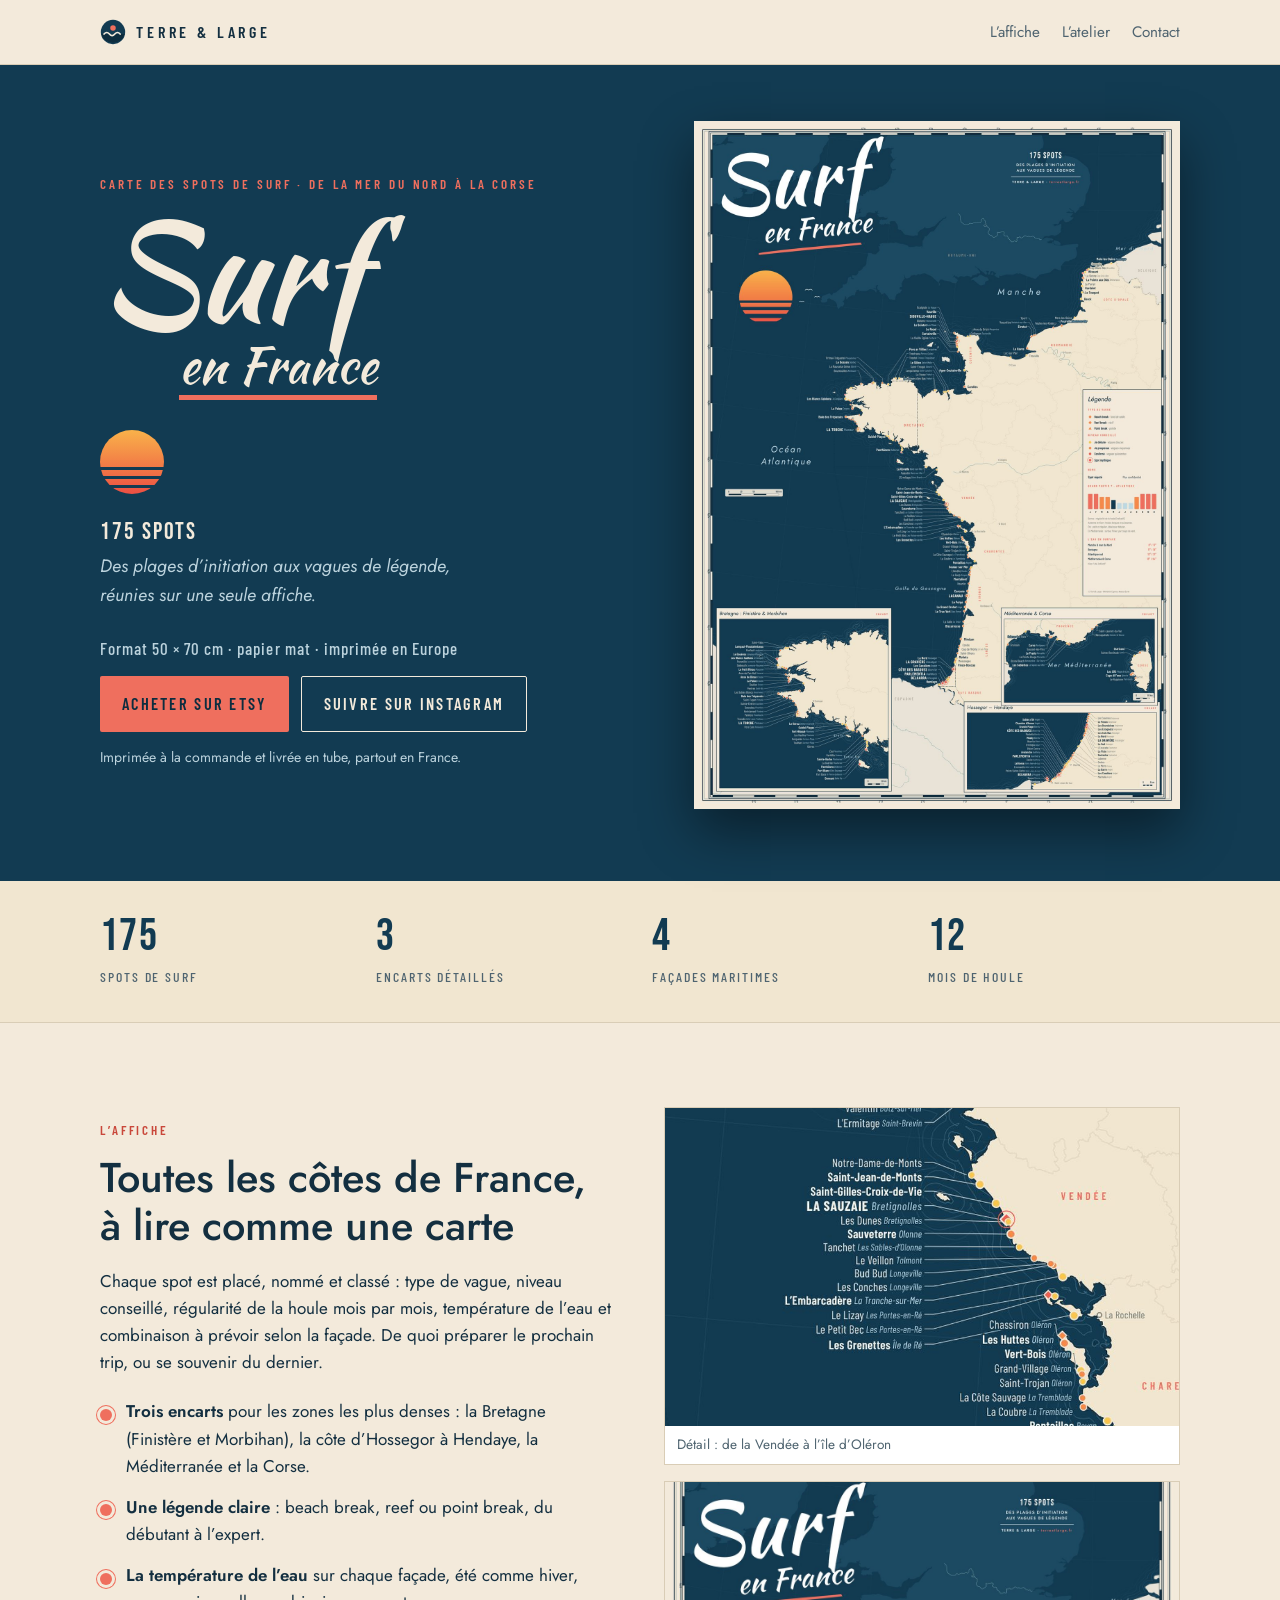
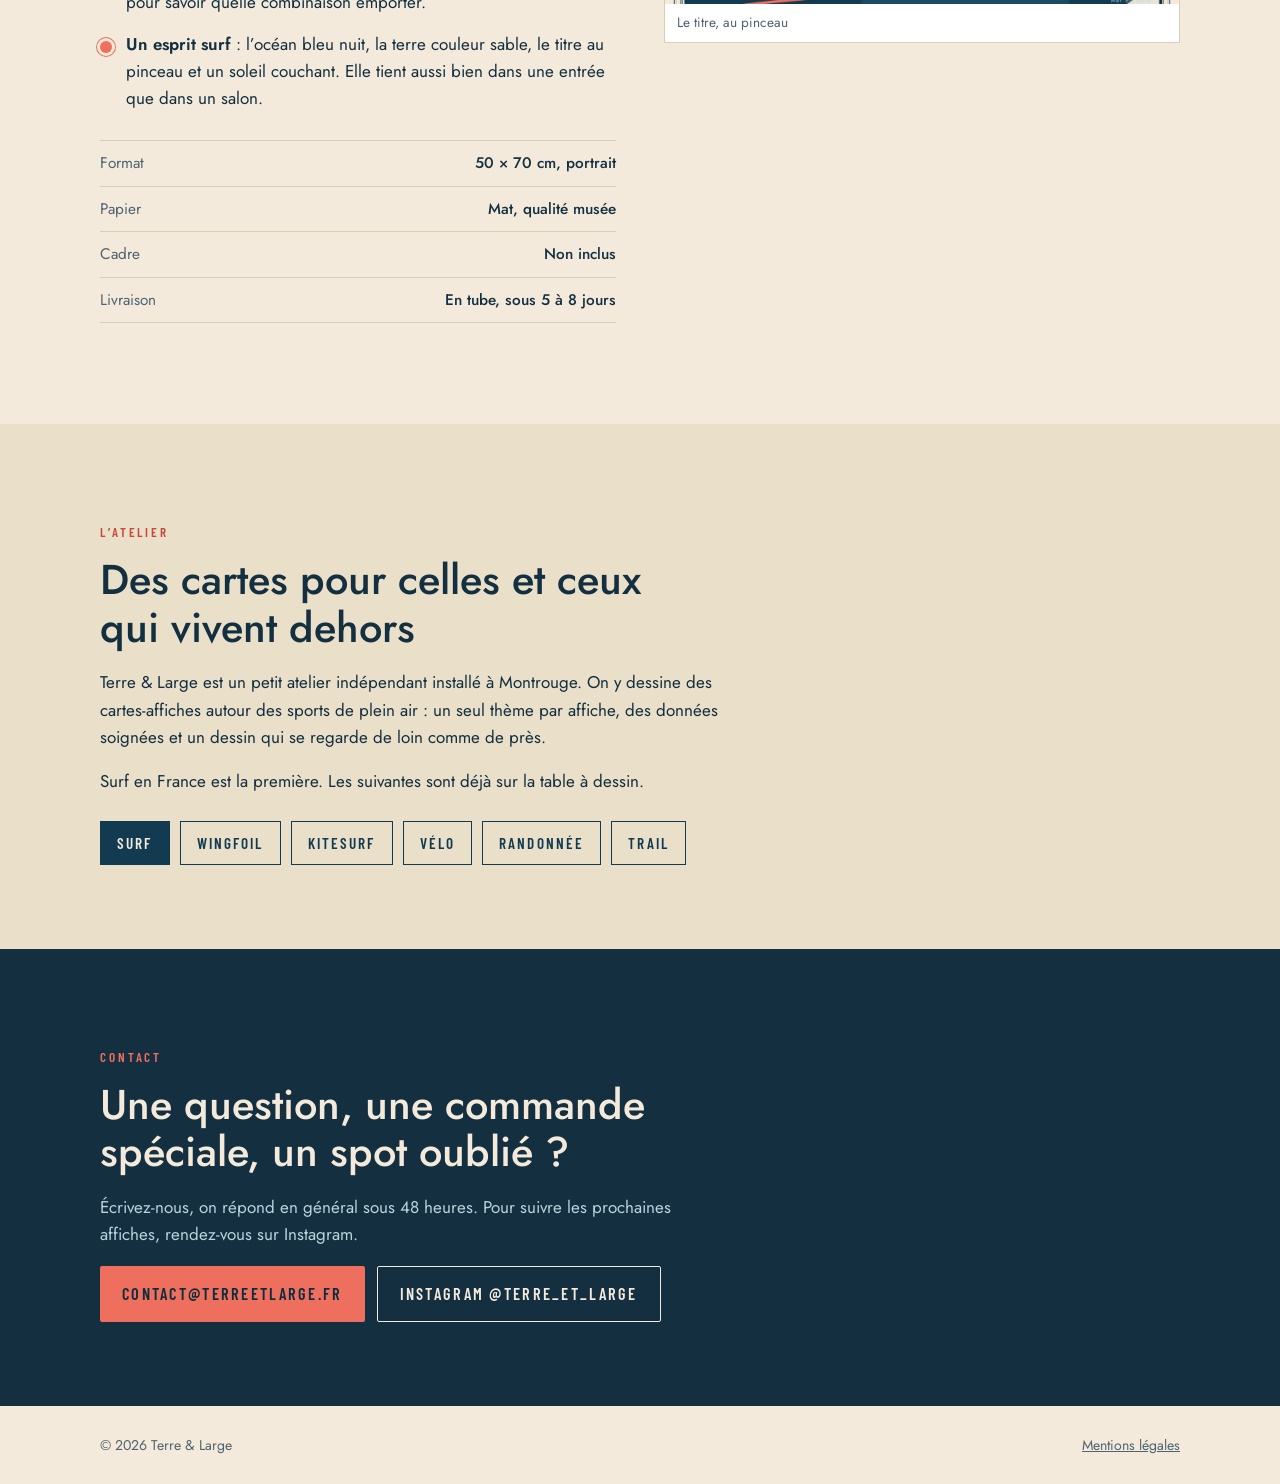
==== index.html @ 0ad9708e "Lien Etsy, bouton Instagram, emplacement Cloudflare Web Analytics, mentions légales Co-Authored-By: " ====
<!doctype html>
<html lang="fr">
<head>
<meta charset="utf-8">
<meta name="viewport" content="width=device-width,initial-scale=1">
<title>Terre &amp; Large · Affiche Surf en France, 175 spots</title>
<meta name="description" content="Surf en France : une carte-affiche de 175 spots de surf, de la Côte d'Opale au Pays basque, de la Bretagne à la Corse. Dessinée par Terre &amp; Large.">
<link rel="canonical" href="https://terreetlarge.fr/">
<link rel="icon" href="assets/favicon.svg?v=20261121" type="image/svg+xml">
<meta property="og:type" content="website">
<meta property="og:title" content="Surf en France · Terre &amp; Large">
<meta property="og:description" content="175 spots de surf sur une seule affiche, de la Côte d'Opale à la Corse.">
<meta property="og:image" content="https://terreetlarge.fr/assets/img/partage.jpg">
<meta property="og:url" content="https://terreetlarge.fr/">
<meta name="theme-color" content="#123B52">
<link rel="preload" href="assets/fonts/jost-latin-wght-normal.woff2" as="font" type="font/woff2" crossorigin>
<link rel="preload" href="assets/fonts/kaushan-script-latin-400-normal.woff2" as="font" type="font/woff2" crossorigin>
<link rel="stylesheet" href="assets/style.css?v=20261121">
</head>
<body>

<header class="top">
  <div class="wrap">
    <a class="logo" href="./" aria-label="Terre &amp; Large, accueil">
      <img src="assets/favicon.svg?v=20261121" alt="" width="26" height="26">Terre &amp; Large
    </a>
    <nav class="nav" aria-label="Menu">
      <a href="#affiche">L’affiche</a>
      <a class="opt" href="#atelier">L’atelier</a>
      <a href="#contact">Contact</a>
    </nav>
  </div>
</header>

<main>
  <section class="hero">
    <div class="wrap">
      <div>
        <p class="etiq">Carte des spots de surf · de la mer du Nord à la Corse</p>
        <h1><span class="surf">Surf</span><span class="fr">en France</span></h1>
        <div class="soleil" aria-hidden="true"></div>
        <p class="spots">175 spots</p>
        <p class="lede">Des plages d’initiation aux vagues de légende, réunies sur une seule affiche.</p>
        <p class="prix">Format 50 × 70 cm · papier mat · imprimée en Europe</p>
        <div class="btns">
          <a class="btn btn-plein" href="https://www.etsy.com/shop/TerreEtLarge" rel="noopener" data-boutique="etsy">Acheter sur Etsy</a>
          <!-- Amazon : bouton masqué tant que la fiche n'existe pas. Mettre l'adresse de la fiche à la place de #, puis retirer les marques de commentaire.
          <a class="btn btn-ligne" href="#" data-boutique="amazon">Voir sur Amazon</a> -->
          <a class="btn btn-ligne" href="https://www.instagram.com/terre_et_large/" rel="noopener">Suivre sur Instagram</a>
        </div>
        <p class="note">Imprimée à la commande et livrée en tube, partout en France.</p>
      </div>
      <div class="visuel">
        <div class="cadre">
          <img src="assets/img/affiche-surf-en-france.jpg?v=20261121" width="700" height="990"
               alt="Affiche Surf en France : la France couleur sable sur un océan bleu nuit, titre au pinceau, soleil couchant, 175 spots de surf et trois encarts régionaux.">
        </div>
      </div>
    </div>
  </section>

  <div class="bande" role="list">
    <div class="wrap">
      <div role="listitem"><div class="chiffre">175</div><div class="chiffre-l">spots de surf</div></div>
      <div role="listitem"><div class="chiffre">3</div><div class="chiffre-l">encarts détaillés</div></div>
      <div role="listitem"><div class="chiffre">4</div><div class="chiffre-l">façades maritimes</div></div>
      <div role="listitem"><div class="chiffre">12</div><div class="chiffre-l">mois de houle</div></div>
    </div>
  </div>

  <section class="sec" id="affiche">
    <div class="wrap deux">
      <div>
        <p class="etiq">L’affiche</p>
        <h2>Toutes les côtes de France, à lire comme une carte</h2>
        <p>Chaque spot est placé, nommé et classé : type de vague, niveau conseillé, régularité de la houle mois par mois, température de l’eau et combinaison à prévoir selon la façade. De quoi préparer le prochain trip, ou se souvenir du dernier.</p>
        <ul class="liste">
          <li><b>Trois encarts</b> pour les zones les plus denses : la Bretagne (Finistère et Morbihan), la côte d’Hossegor à Hendaye, la Méditerranée et la Corse.</li>
          <li><b>Une légende claire</b> : beach break, reef ou point break, du débutant à l’expert.</li>
          <li><b>La température de l’eau</b> sur chaque façade, été comme hiver, pour savoir quelle combinaison emporter.</li>
          <li><b>Un esprit surf</b> : l’océan bleu nuit, la terre couleur sable, le titre au pinceau et un soleil couchant. Elle tient aussi bien dans une entrée que dans un salon.</li>
        </ul>
        <!-- À VÉRIFIER avec Printful : papier et délai de livraison -->
        <dl class="fiche">
          <div><dt>Format</dt><dd>50 × 70 cm, portrait</dd></div>
          <div><dt>Papier</dt><dd>Mat, qualité musée</dd></div>
          <div><dt>Cadre</dt><dd>Non inclus</dd></div>
          <div><dt>Livraison</dt><dd>En tube, sous 5 à 8 jours</dd></div>
        </dl>
      </div>
      <div class="details">
        <figure>
          <img src="assets/img/detail-atlantique.jpg?v=20261121" width="840" height="520" loading="lazy"
               alt="Détail de la côte atlantique, de la Vendée à l’île d’Oléron, avec les noms des spots sur l’océan bleu nuit.">
          <figcaption>Détail : de la Vendée à l’île d’Oléron</figcaption>
        </figure>
        <figure>
          <img src="assets/img/detail-titre.jpg?v=20261121" width="1260" height="300" loading="lazy"
               alt="Titre de l’affiche : Surf en France, au pinceau, avec un soleil couchant.">
          <figcaption>Le titre, au pinceau</figcaption>
        </figure>
      </div>
    </div>
  </section>

  <section class="sec alt" id="atelier">
    <div class="wrap">
      <p class="etiq">L’atelier</p>
      <h2>Des cartes pour celles et ceux qui vivent dehors</h2>
      <p>Terre &amp; Large est un petit atelier indépendant installé à Montrouge. On y dessine des cartes-affiches autour des sports de plein air : un seul thème par affiche, des données soignées et un dessin qui se regarde de loin comme de près.</p>
      <p>Surf en France est la première. Les suivantes sont déjà sur la table à dessin.</p>
      <ul class="themes" aria-label="Thèmes des affiches">
        <li class="actif">Surf</li><li>Wingfoil</li><li>Kitesurf</li><li>Vélo</li><li>Randonnée</li><li>Trail</li>
      </ul>
    </div>
  </section>

  <section class="sec contact" id="contact">
    <div class="wrap">
      <p class="etiq">Contact</p>
      <h2>Une question, une commande spéciale, un spot oublié ?</h2>
      <p>Écrivez-nous, on répond en général sous 48 heures. Pour suivre les prochaines affiches, rendez-vous sur Instagram.</p>
      <div class="btns">
        <a class="btn btn-plein" href="mailto:contact@terreetlarge.fr">contact@terreetlarge.fr</a>
        <a class="btn btn-ligne" href="https://www.instagram.com/terre_et_large/" rel="noopener">Instagram @terre_et_large</a>
      </div>
    </div>
  </section>
</main>

<footer class="pied">
  <div class="wrap">
    <span>© 2026 Terre &amp; Large</span>
    <a href="mentions-legales.html">Mentions légales</a>
  </div>
</footer>

<!-- Mesure d'audience Cloudflare Web Analytics (sans cookies) : JETON à remplacer -->
<script defer src="https://static.cloudflareinsights.com/beacon.min.js" data-cf-beacon='{"token": "JETON-CLOUDFLARE"}'></script>
</body>
</html>
---- assets/style.css ----
/* Terre & Large — feuille de style unique. Couleurs reprises de l'affiche « Esprit surf » (style 4). */
@font-face{font-family:"Jost";src:url(fonts/jost-latin-wght-normal.woff2) format("woff2");font-weight:300 700;font-style:normal;font-display:swap}
@font-face{font-family:"Jost";src:url(fonts/jost-latin-wght-italic.woff2) format("woff2");font-weight:300 700;font-style:italic;font-display:swap}
@font-face{font-family:"Barlow Condensed";src:url(fonts/barlow-condensed-latin-500-normal.woff2) format("woff2");font-weight:500;font-display:swap}
@font-face{font-family:"Barlow Condensed";src:url(fonts/barlow-condensed-latin-600-normal.woff2) format("woff2");font-weight:600;font-display:swap}
@font-face{font-family:"Kaushan Script";src:url(fonts/kaushan-script-latin-400-normal.woff2) format("woff2");font-weight:400;font-display:swap}
@font-face{font-family:"Bebas Neue";src:url(fonts/bebas-neue-latin-400-normal.woff2) format("woff2");font-weight:400;font-display:swap}

:root{
  --papier:#F3EADB; --papier-2:#EADFC9; --terre:#F1E6D0; --encre:#132F40; --gris:#4F6470;
  --ocean:#123B52; --ocean-fonce:#0D2D3F; --ecume:#BCD3DD; --corail:#EF6F5E; --corail-fonce:#C9473A;
  --soleil-haut:#F9B24A; --soleil-bas:#EC4F43;
  --trait:#D9CDB6;
  --f-titre:"Jost",system-ui,sans-serif; --f-texte:"Jost",system-ui,sans-serif; --f-etiq:"Barlow Condensed","Arial Narrow",sans-serif;
  --f-pinceau:"Kaushan Script","Brush Script MT",cursive; --f-affiche:"Bebas Neue","Arial Narrow",sans-serif;
  --max:1120px;
}
*,*::before,*::after{box-sizing:border-box}
html{scroll-behavior:smooth;-webkit-text-size-adjust:100%}
body{margin:0;background:var(--papier);color:var(--encre);font:400 17px/1.6 var(--f-texte)}
img{max-width:100%;height:auto;display:block}
a{color:inherit}
:focus-visible{outline:2px solid var(--corail);outline-offset:3px}
.wrap{max-width:var(--max);margin:0 auto;padding:0 20px}
.etiq{font-family:var(--f-etiq);font-weight:600;font-size:.82rem;letter-spacing:.22em;text-transform:uppercase;color:var(--corail-fonce)}
.sr{position:absolute;width:1px;height:1px;overflow:hidden;clip:rect(0 0 0 0)}

/* En-tête */
.top{border-bottom:1px solid var(--trait)}
.top .wrap{display:flex;align-items:center;justify-content:space-between;gap:16px;min-height:64px}
.logo{display:flex;align-items:center;gap:10px;text-decoration:none;font-family:var(--f-etiq);font-weight:600;letter-spacing:.24em;font-size:1rem;text-transform:uppercase;white-space:nowrap}
.logo svg{width:26px;height:26px;flex:none}
.nav{display:flex;gap:22px;font-size:.95rem}
.nav a{text-decoration:none;color:var(--gris)}
.nav a:hover{color:var(--encre)}

/* Accueil : bandeau bleu nuit, comme la mer de l'affiche */
.hero{padding:56px 0 72px;background:var(--ocean);color:var(--papier)}
.hero .etiq{color:var(--corail)}
.hero .wrap{display:grid;grid-template-columns:1.05fr .95fr;gap:56px;align-items:center}
.hero h1{margin:10px 0 0;line-height:1;font-weight:400}
.hero h1 .surf{display:block;font-family:var(--f-pinceau);font-size:clamp(4.4rem,13vw,8.6rem);line-height:.95;letter-spacing:-.01em}
.hero h1 .fr{display:inline-block;font-family:var(--f-pinceau);font-size:clamp(1.9rem,5vw,3.1rem);margin:.05em 0 0 1.6em;padding-bottom:.18em;
  background:linear-gradient(var(--corail),var(--corail)) left bottom/100% 5px no-repeat}
.soleil{width:64px;height:64px;border-radius:50%;margin:30px 0 0;
  background:repeating-linear-gradient(to bottom,transparent 0 58%,var(--ocean) 58% 63%,transparent 63% 72%,var(--ocean) 72% 77%,transparent 77% 86%,var(--ocean) 86% 90%,transparent 90%),
  linear-gradient(var(--soleil-haut),var(--soleil-bas))}
.spots{font-family:var(--f-affiche);font-size:1.5rem;letter-spacing:.08em;margin:26px 0 0;line-height:1}
.hero .lede{font-size:1.12rem;color:var(--ecume);font-style:italic;max-width:36ch;margin:8px 0 26px}
.prix{font-family:var(--f-etiq);font-weight:500;letter-spacing:.06em;color:var(--ecume);margin:0 0 14px}
.btns{display:flex;flex-wrap:wrap;gap:12px}
.btn{display:inline-flex;align-items:center;gap:10px;padding:14px 22px;border-radius:2px;text-decoration:none;font-family:var(--f-etiq);font-weight:600;font-size:1.02rem;letter-spacing:.14em;text-transform:uppercase;transition:background .15s,color .15s,border-color .15s}
.btn-plein{background:var(--corail-fonce);color:#fff}
.btn-plein:hover{background:#A93A2F}
.btn-ligne{border:1.5px solid var(--encre);color:var(--encre)}
.btn-ligne:hover{background:var(--encre);color:var(--papier)}
.hero .btn-plein{background:var(--corail);color:var(--ocean-fonce)}
.hero .btn-plein:hover{background:var(--soleil-haut)}
.hero .btn-ligne{border-color:var(--papier);color:var(--papier)}
.hero .btn-ligne:hover{background:var(--papier);color:var(--ocean)}
.note{font-size:.88rem;color:var(--ecume);margin:14px 0 0}

.cadre img{box-shadow:0 22px 50px rgba(0,0,0,.45);margin:0 auto;max-height:80vh;width:auto}

/* Bande océan */
.bande{background:var(--terre);color:var(--ocean);border-bottom:1px solid var(--trait)}
.bande .wrap{display:grid;grid-template-columns:repeat(4,1fr);gap:24px;padding-top:34px;padding-bottom:34px}
.chiffre{font-family:var(--f-affiche);font-size:2.8rem;line-height:1;letter-spacing:.03em}
.chiffre-l{font-family:var(--f-etiq);font-weight:500;letter-spacing:.14em;text-transform:uppercase;font-size:.86rem;color:var(--gris);margin-top:6px}

/* Sections */
section{scroll-margin-top:12px}
.sec{padding:84px 0}
.sec h2{font-family:var(--f-titre);font-weight:500;font-size:clamp(1.9rem,4vw,2.6rem);line-height:1.15;margin:10px 0 18px;max-width:22ch}
.sec p{max-width:62ch}
.deux{display:grid;grid-template-columns:1fr 1fr;gap:48px;align-items:start}
.liste{list-style:none;padding:0;margin:22px 0 0;display:grid;gap:14px}
.liste li{padding-left:26px;position:relative}
.liste li::before{content:"";position:absolute;left:0;top:.62em;width:12px;height:12px;border-radius:50%;background:var(--corail);box-shadow:0 0 0 3px var(--papier),0 0 0 4px var(--corail)}
.liste b{font-weight:600}
.details{display:grid;gap:16px}
.details figure{margin:0;border:1px solid var(--trait);background:#fff}
.details figcaption{font-size:.85rem;color:var(--gris);padding:8px 12px}
.fiche{margin-top:28px;border-top:1px solid var(--trait)}
.fiche div{display:flex;justify-content:space-between;gap:16px;padding:10px 0;border-bottom:1px solid var(--trait);font-size:.96rem}
.fiche dt{color:var(--gris)}
.fiche dd{margin:0;text-align:right;font-weight:500}

.alt{background:var(--papier-2)}
.themes{display:flex;flex-wrap:wrap;gap:10px;margin:26px 0 0;padding:0;list-style:none}
.themes li{font-family:var(--f-etiq);font-weight:600;letter-spacing:.14em;text-transform:uppercase;font-size:.95rem;padding:9px 16px;border:1.5px solid var(--ocean);color:var(--ocean)}
.themes li.actif{background:var(--ocean);color:var(--papier)}

.contact{background:var(--encre);color:var(--papier)}
.contact .etiq{color:var(--corail)}
.contact p{color:var(--ecume)}
.contact .btn-plein{background:var(--corail);color:var(--ocean-fonce)}
.contact .btn-plein:hover{background:var(--soleil-haut)}
.contact .btn-ligne{border-color:var(--papier);color:var(--papier)}
.contact .btn-ligne:hover{background:var(--papier);color:var(--encre)}

/* Pied de page */
.pied{padding:28px 0;font-size:.88rem;color:var(--gris)}
.pied .wrap{display:flex;flex-wrap:wrap;justify-content:space-between;gap:12px}
.pied a{color:var(--gris)}

/* Page texte (mentions légales) */
.texte{padding:56px 0 80px}
.texte .wrap{max-width:760px}
.texte h1{font-family:var(--f-titre);font-weight:500;font-size:clamp(2rem,5vw,2.8rem);margin:8px 0 28px}
.texte h2{font-family:var(--f-etiq);font-weight:600;letter-spacing:.18em;text-transform:uppercase;font-size:1rem;color:var(--ocean);margin:36px 0 8px}
.texte p{margin:0 0 10px}

@media (max-width:860px){
  .hero{padding:32px 0 56px}
  .hero .wrap,.deux{grid-template-columns:1fr;gap:36px}
  .cadre img{max-height:none;width:100%}
  .hero .visuel{order:0}
  .bande .wrap{grid-template-columns:repeat(2,1fr)}
  .sec{padding:60px 0}
}
@media (max-width:520px){
  body{font-size:16px}
  .wrap{padding:0 16px}
  .nav{gap:14px;font-size:.9rem}
  .nav .opt{display:none}
  .logo{font-size:.9rem;letter-spacing:.18em}
  .btn{width:100%;justify-content:center}
  .soleil{width:44px;height:44px;margin-top:20px}
}
@media (prefers-reduced-motion:reduce){html{scroll-behavior:auto}}
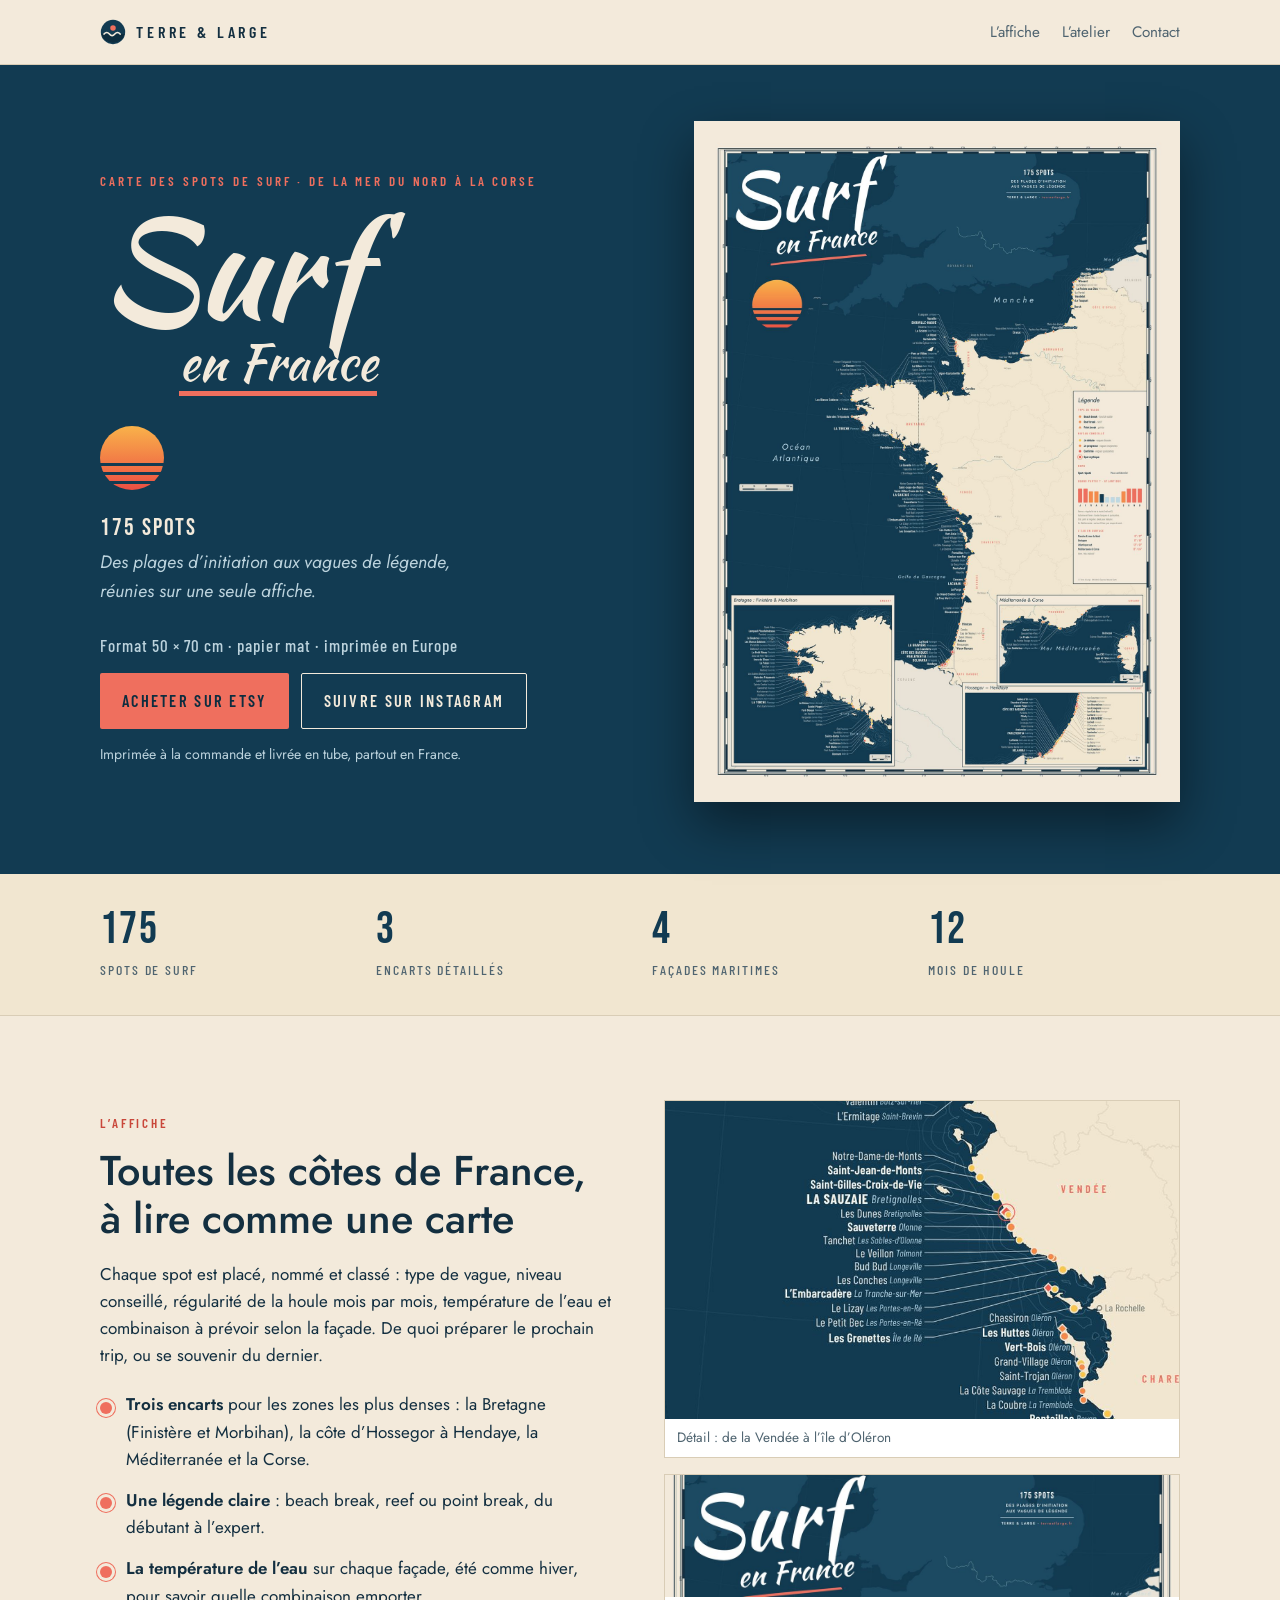
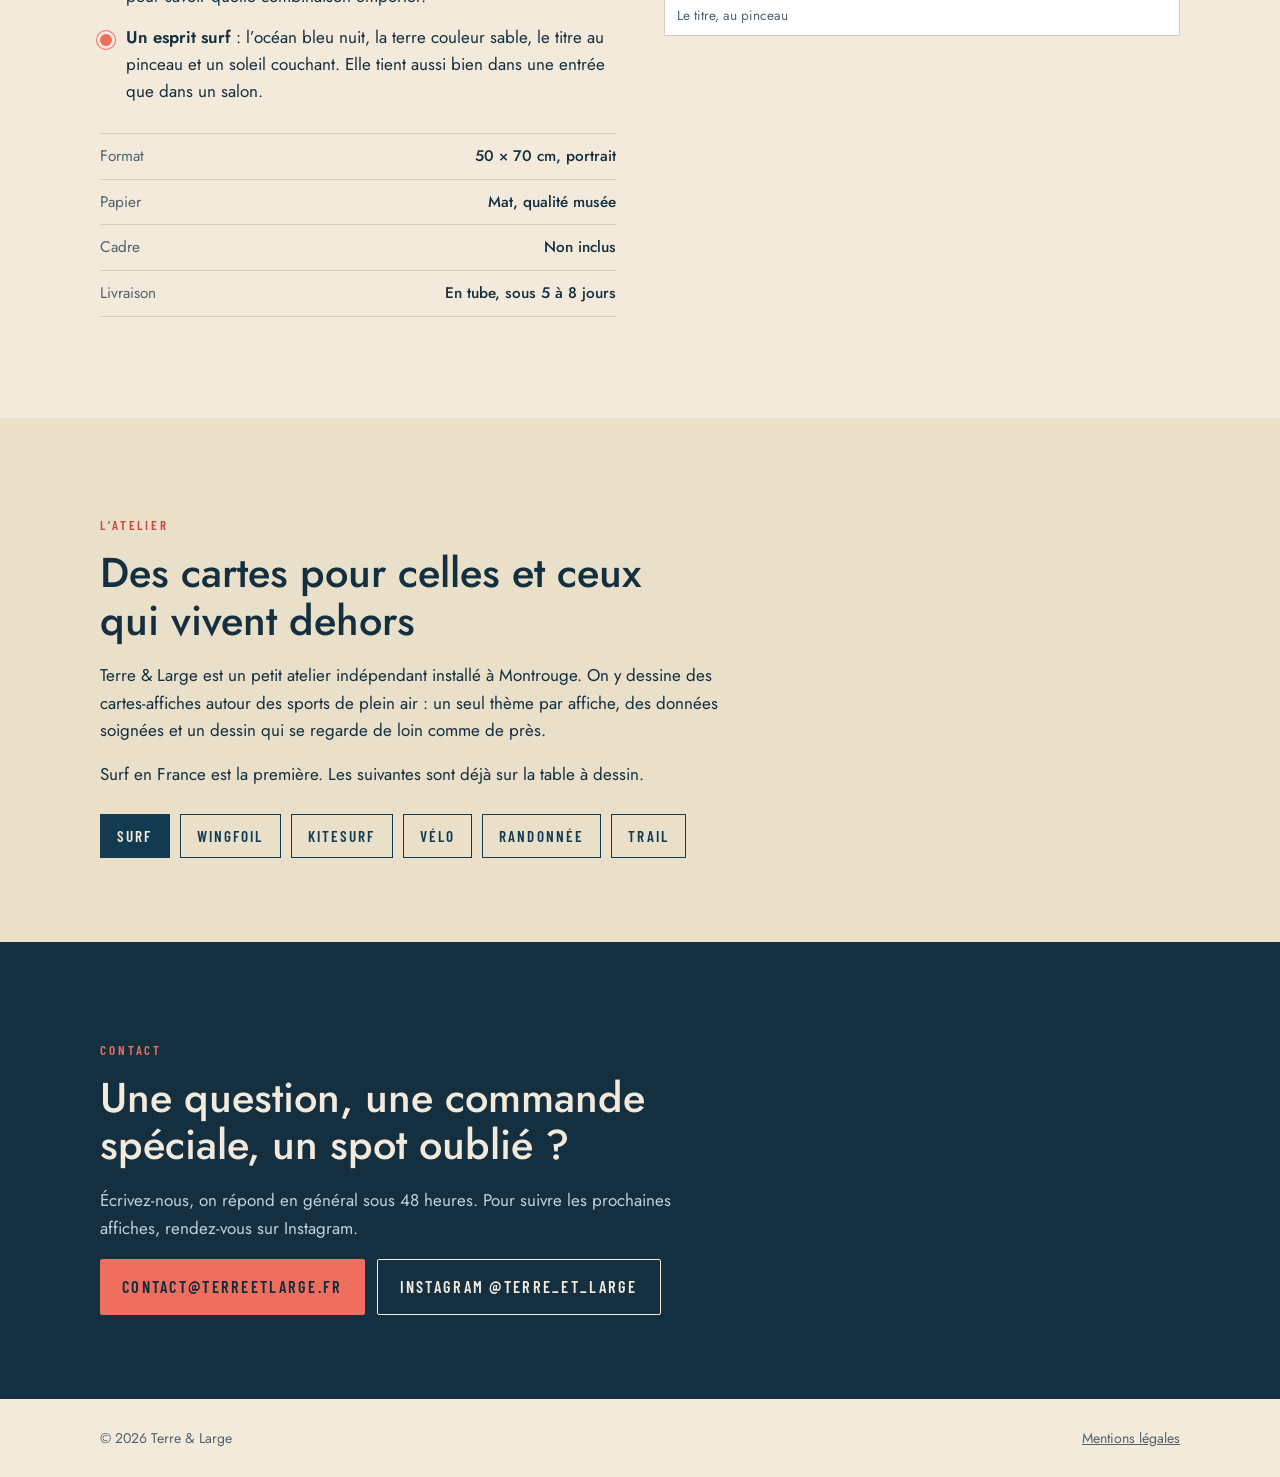
==== commit da5b6977: "Affiche v13.2 (bordure crème 2,5 cm, ratio 5:7) Co-Authored-By: Claude Opus 5.5 <noreply@anthropic.c" ====
--- a/index.html
+++ b/index.html
@@ -6,7 +6,7 @@
 <title>Terre &amp; Large · Affiche Surf en France, 175 spots</title>
 <meta name="description" content="Surf en France : une carte-affiche de 175 spots de surf, de la Côte d'Opale au Pays basque, de la Bretagne à la Corse. Dessinée par Terre &amp; Large.">
 <link rel="canonical" href="https://terreetlarge.fr/">
-<link rel="icon" href="assets/favicon.svg?v=20261121" type="image/svg+xml">
+<link rel="icon" href="assets/favicon.svg?v=20261121b" type="image/svg+xml">
 <meta property="og:type" content="website">
 <meta property="og:title" content="Surf en France · Terre &amp; Large">
 <meta property="og:description" content="175 spots de surf sur une seule affiche, de la Côte d'Opale à la Corse.">
@@ -15,14 +15,14 @@
 <meta name="theme-color" content="#123B52">
 <link rel="preload" href="assets/fonts/jost-latin-wght-normal.woff2" as="font" type="font/woff2" crossorigin>
 <link rel="preload" href="assets/fonts/kaushan-script-latin-400-normal.woff2" as="font" type="font/woff2" crossorigin>
-<link rel="stylesheet" href="assets/style.css?v=20261121">
+<link rel="stylesheet" href="assets/style.css?v=20261121b">
 </head>
 <body>
 
 <header class="top">
   <div class="wrap">
     <a class="logo" href="./" aria-label="Terre &amp; Large, accueil">
-      <img src="assets/favicon.svg?v=20261121" alt="" width="26" height="26">Terre &amp; Large
+      <img src="assets/favicon.svg?v=20261121b" alt="" width="26" height="26">Terre &amp; Large
     </a>
     <nav class="nav" aria-label="Menu">
       <a href="#affiche">L’affiche</a>
@@ -43,7 +43,7 @@
         <p class="lede">Des plages d’initiation aux vagues de légende, réunies sur une seule affiche.</p>
         <p class="prix">Format 50 × 70 cm · papier mat · imprimée en Europe</p>
         <div class="btns">
-          <a class="btn btn-plein" href="https://www.etsy.com/shop/TerreEtLarge" rel="noopener" data-boutique="etsy">Acheter sur Etsy</a>
+          <a class="btn btn-plein" href="https://terreetlarge.etsy.com/listing/4622468962" rel="noopener" data-boutique="etsy">Acheter sur Etsy</a>
           <!-- Amazon : bouton masqué tant que la fiche n'existe pas. Mettre l'adresse de la fiche à la place de #, puis retirer les marques de commentaire.
           <a class="btn btn-ligne" href="#" data-boutique="amazon">Voir sur Amazon</a> -->
           <a class="btn btn-ligne" href="https://www.instagram.com/terre_et_large/" rel="noopener">Suivre sur Instagram</a>
@@ -52,7 +52,7 @@
       </div>
       <div class="visuel">
         <div class="cadre">
-          <img src="assets/img/affiche-surf-en-france.jpg?v=20261121" width="700" height="990"
+          <img src="assets/img/affiche-surf-en-france.jpg?v=20261121b" width="700" height="980"
                alt="Affiche Surf en France : la France couleur sable sur un océan bleu nuit, titre au pinceau, soleil couchant, 175 spots de surf et trois encarts régionaux.">
         </div>
       </div>
@@ -90,12 +90,12 @@
       </div>
       <div class="details">
         <figure>
-          <img src="assets/img/detail-atlantique.jpg?v=20261121" width="840" height="520" loading="lazy"
+          <img src="assets/img/detail-atlantique.jpg?v=20261121b" width="840" height="520" loading="lazy"
                alt="Détail de la côte atlantique, de la Vendée à l’île d’Oléron, avec les noms des spots sur l’océan bleu nuit.">
           <figcaption>Détail : de la Vendée à l’île d’Oléron</figcaption>
         </figure>
         <figure>
-          <img src="assets/img/detail-titre.jpg?v=20261121" width="1260" height="300" loading="lazy"
+          <img src="assets/img/detail-titre.jpg?v=20261121b" width="1260" height="300" loading="lazy"
                alt="Titre de l’affiche : Surf en France, au pinceau, avec un soleil couchant.">
           <figcaption>Le titre, au pinceau</figcaption>
         </figure>
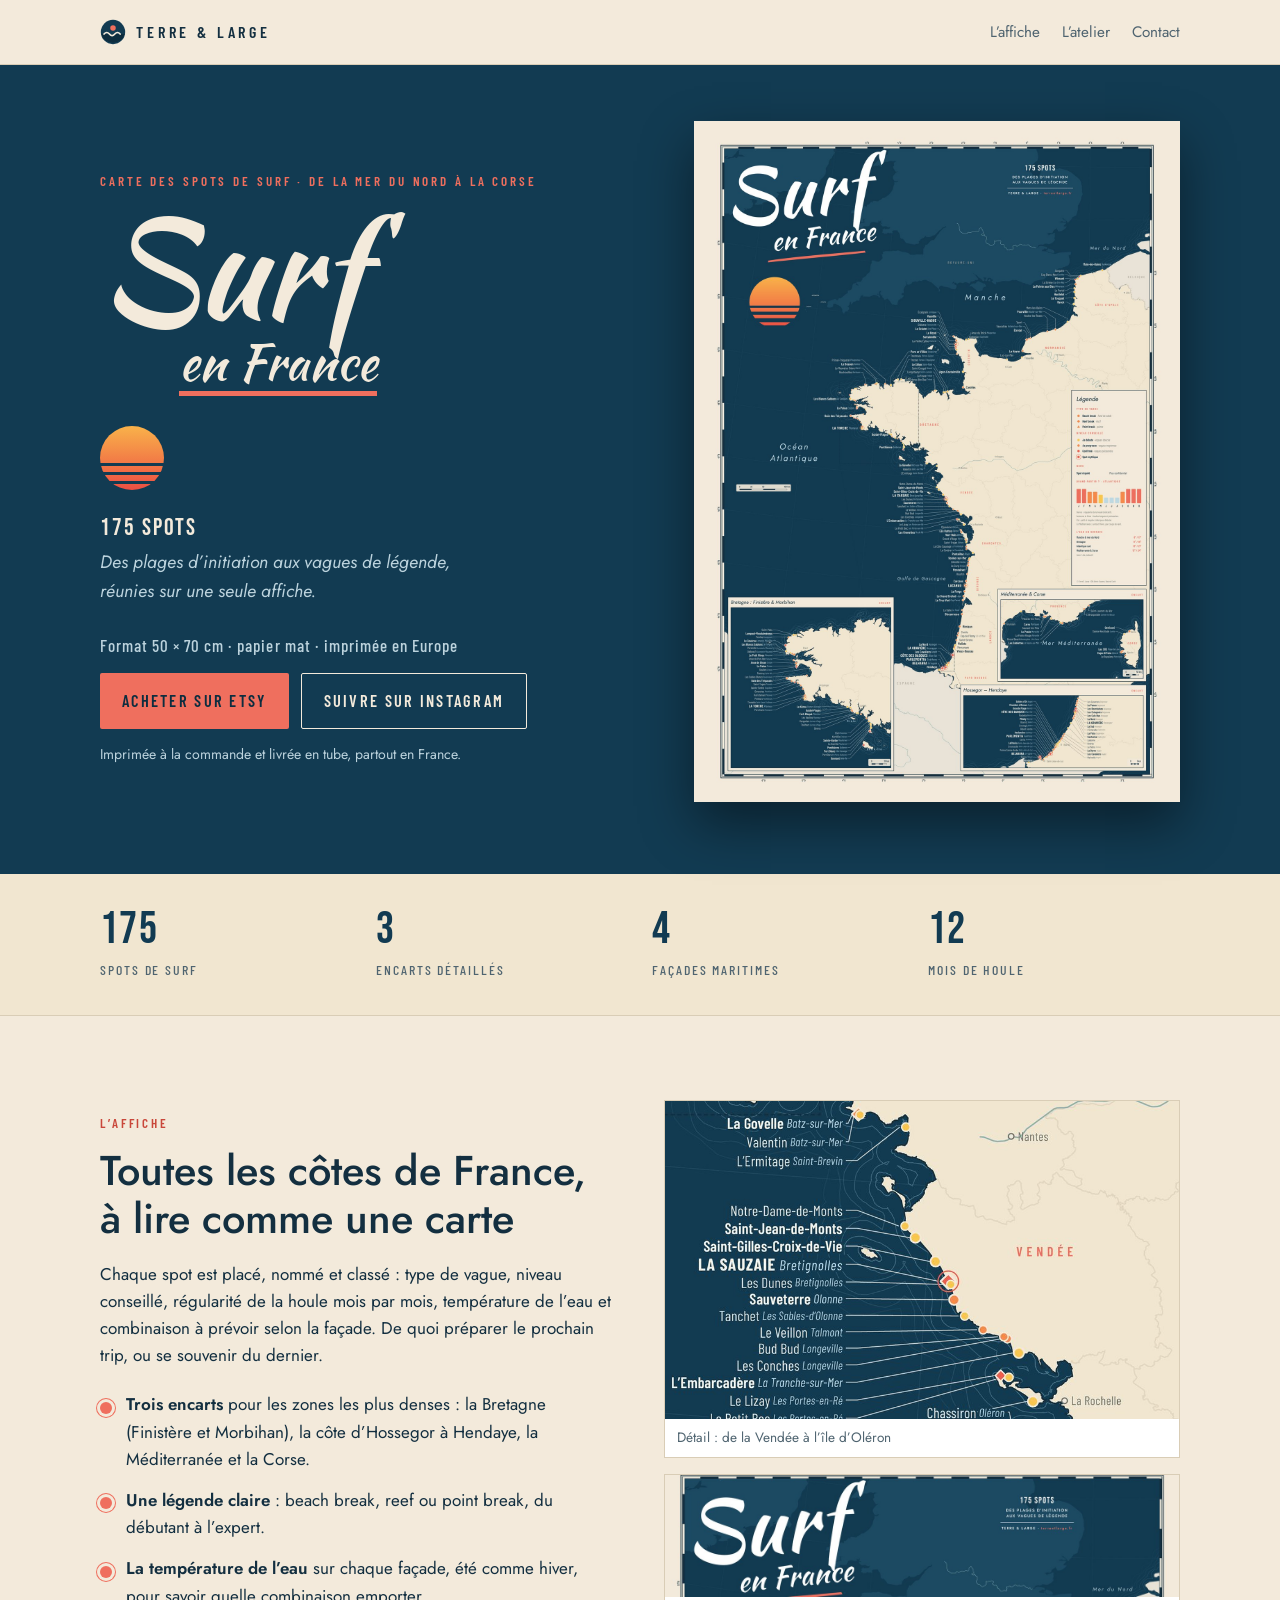
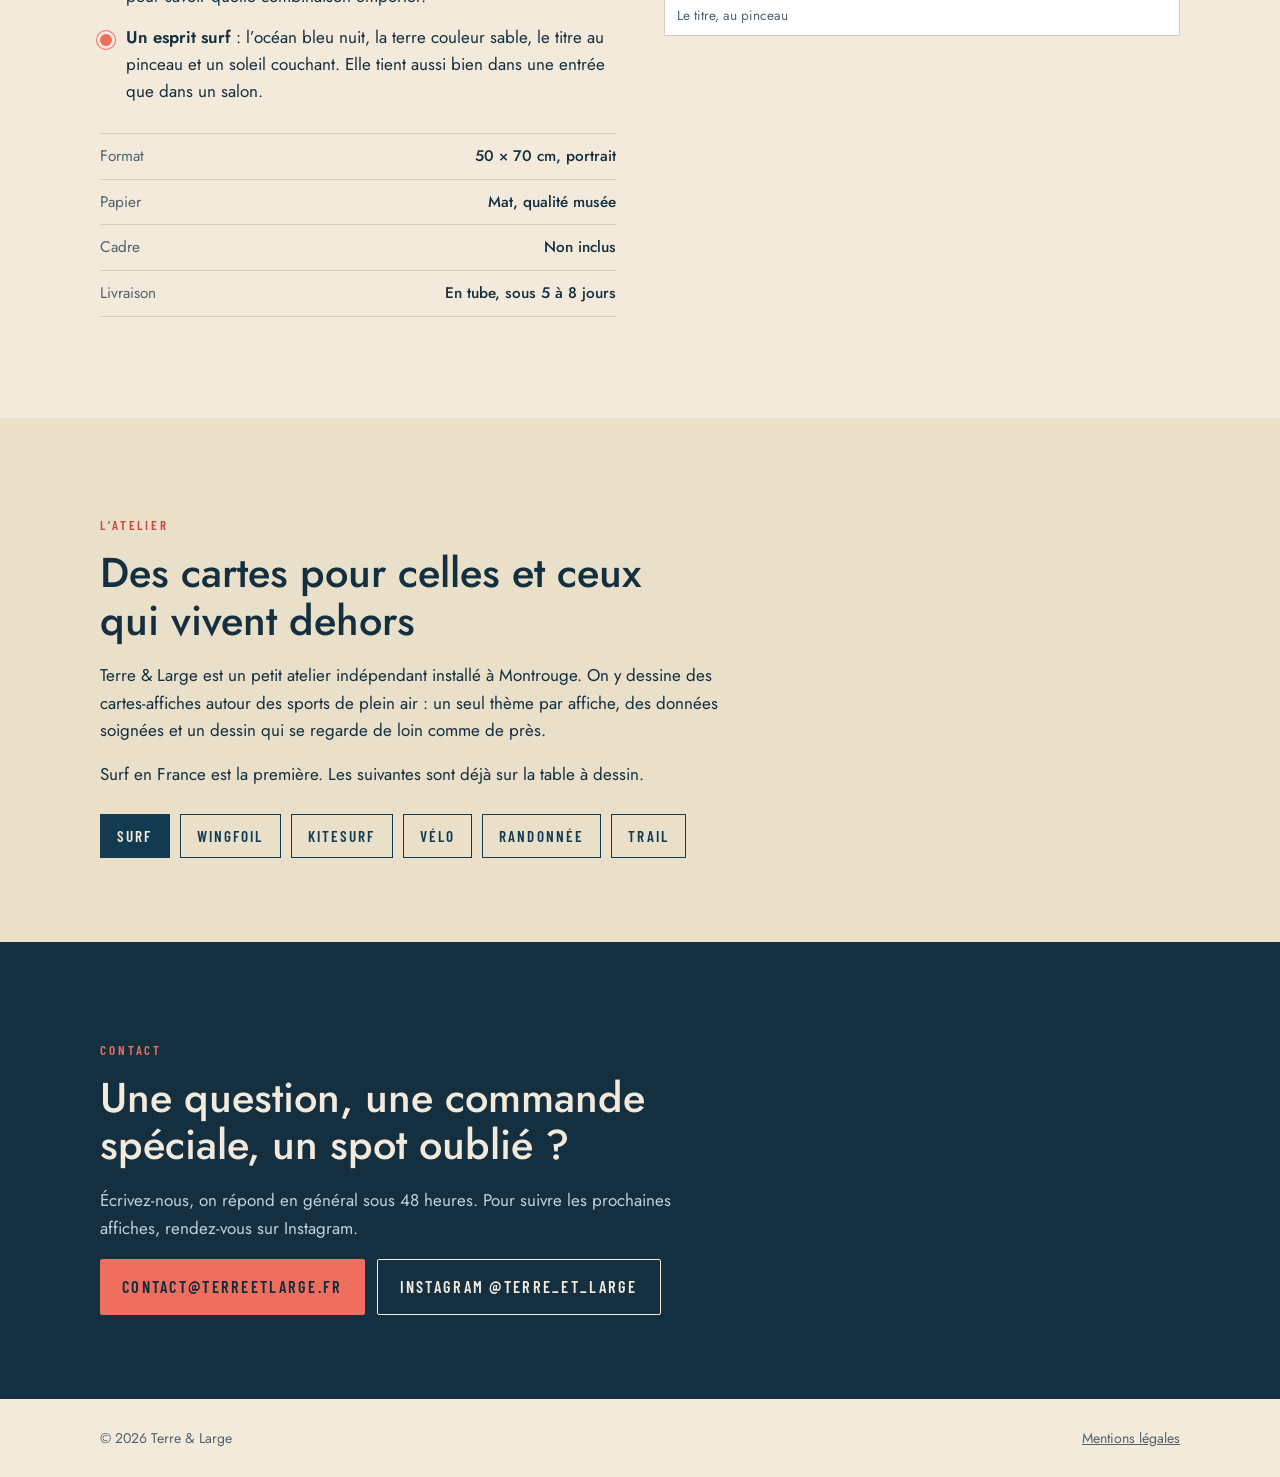
==== commit 90114adf: "Affiche v13.3 (version validée) Co-Authored-By: Claude Opus 5.5 <noreply@anthropic.com> Claude-Sessi" ====
--- a/index.html
+++ b/index.html
@@ -6,7 +6,7 @@
 <title>Terre &amp; Large · Affiche Surf en France, 175 spots</title>
 <meta name="description" content="Surf en France : une carte-affiche de 175 spots de surf, de la Côte d'Opale au Pays basque, de la Bretagne à la Corse. Dessinée par Terre &amp; Large.">
 <link rel="canonical" href="https://terreetlarge.fr/">
-<link rel="icon" href="assets/favicon.svg?v=20261121b" type="image/svg+xml">
+<link rel="icon" href="assets/favicon.svg?v=20261121c" type="image/svg+xml">
 <meta property="og:type" content="website">
 <meta property="og:title" content="Surf en France · Terre &amp; Large">
 <meta property="og:description" content="175 spots de surf sur une seule affiche, de la Côte d'Opale à la Corse.">
@@ -15,14 +15,14 @@
 <meta name="theme-color" content="#123B52">
 <link rel="preload" href="assets/fonts/jost-latin-wght-normal.woff2" as="font" type="font/woff2" crossorigin>
 <link rel="preload" href="assets/fonts/kaushan-script-latin-400-normal.woff2" as="font" type="font/woff2" crossorigin>
-<link rel="stylesheet" href="assets/style.css?v=20261121b">
+<link rel="stylesheet" href="assets/style.css?v=20261121c">
 </head>
 <body>
 
 <header class="top">
   <div class="wrap">
     <a class="logo" href="./" aria-label="Terre &amp; Large, accueil">
-      <img src="assets/favicon.svg?v=20261121b" alt="" width="26" height="26">Terre &amp; Large
+      <img src="assets/favicon.svg?v=20261121c" alt="" width="26" height="26">Terre &amp; Large
     </a>
     <nav class="nav" aria-label="Menu">
       <a href="#affiche">L’affiche</a>
@@ -52,7 +52,7 @@
       </div>
       <div class="visuel">
         <div class="cadre">
-          <img src="assets/img/affiche-surf-en-france.jpg?v=20261121b" width="700" height="980"
+          <img src="assets/img/affiche-surf-en-france.jpg?v=20261121c" width="700" height="980"
                alt="Affiche Surf en France : la France couleur sable sur un océan bleu nuit, titre au pinceau, soleil couchant, 175 spots de surf et trois encarts régionaux.">
         </div>
       </div>
@@ -90,12 +90,12 @@
       </div>
       <div class="details">
         <figure>
-          <img src="assets/img/detail-atlantique.jpg?v=20261121b" width="840" height="520" loading="lazy"
+          <img src="assets/img/detail-atlantique.jpg?v=20261121c" width="840" height="520" loading="lazy"
                alt="Détail de la côte atlantique, de la Vendée à l’île d’Oléron, avec les noms des spots sur l’océan bleu nuit.">
           <figcaption>Détail : de la Vendée à l’île d’Oléron</figcaption>
         </figure>
         <figure>
-          <img src="assets/img/detail-titre.jpg?v=20261121b" width="1260" height="300" loading="lazy"
+          <img src="assets/img/detail-titre.jpg?v=20261121c" width="1260" height="300" loading="lazy"
                alt="Titre de l’affiche : Surf en France, au pinceau, avec un soleil couchant.">
           <figcaption>Le titre, au pinceau</figcaption>
         </figure>
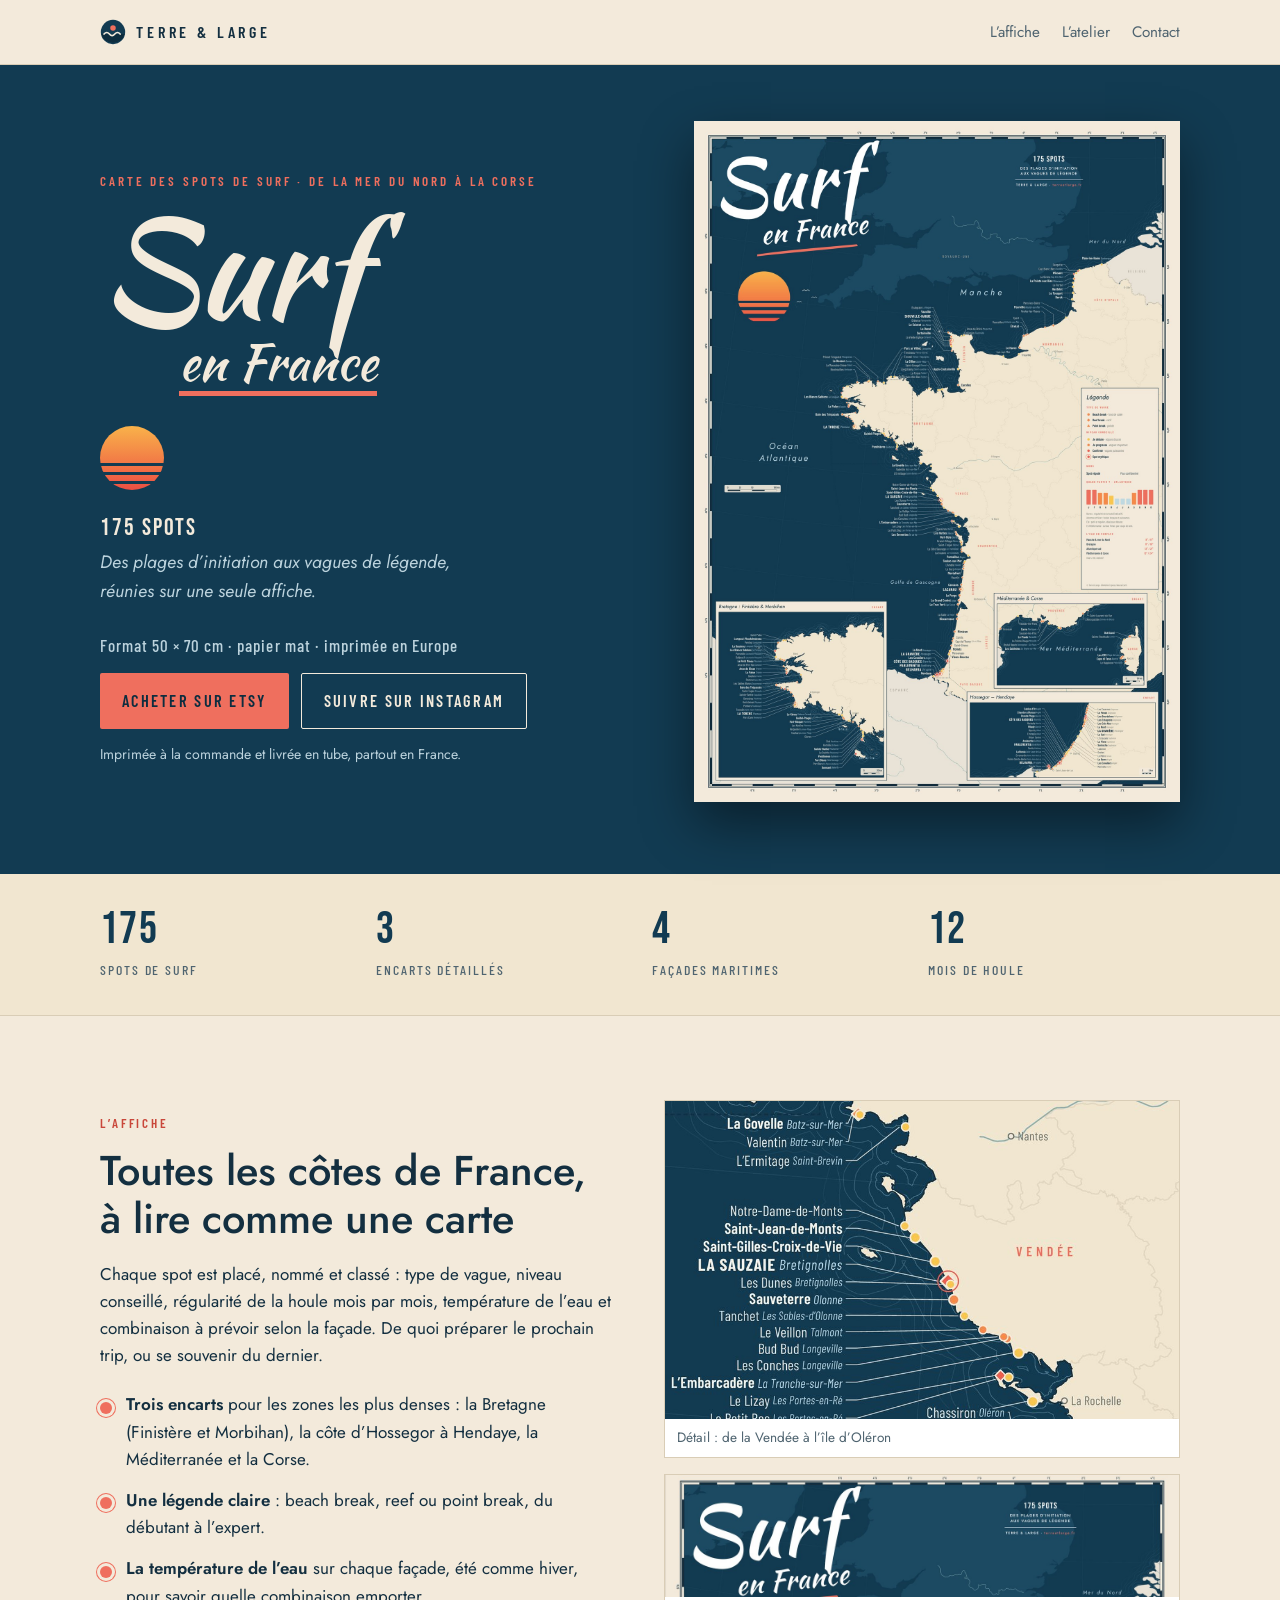
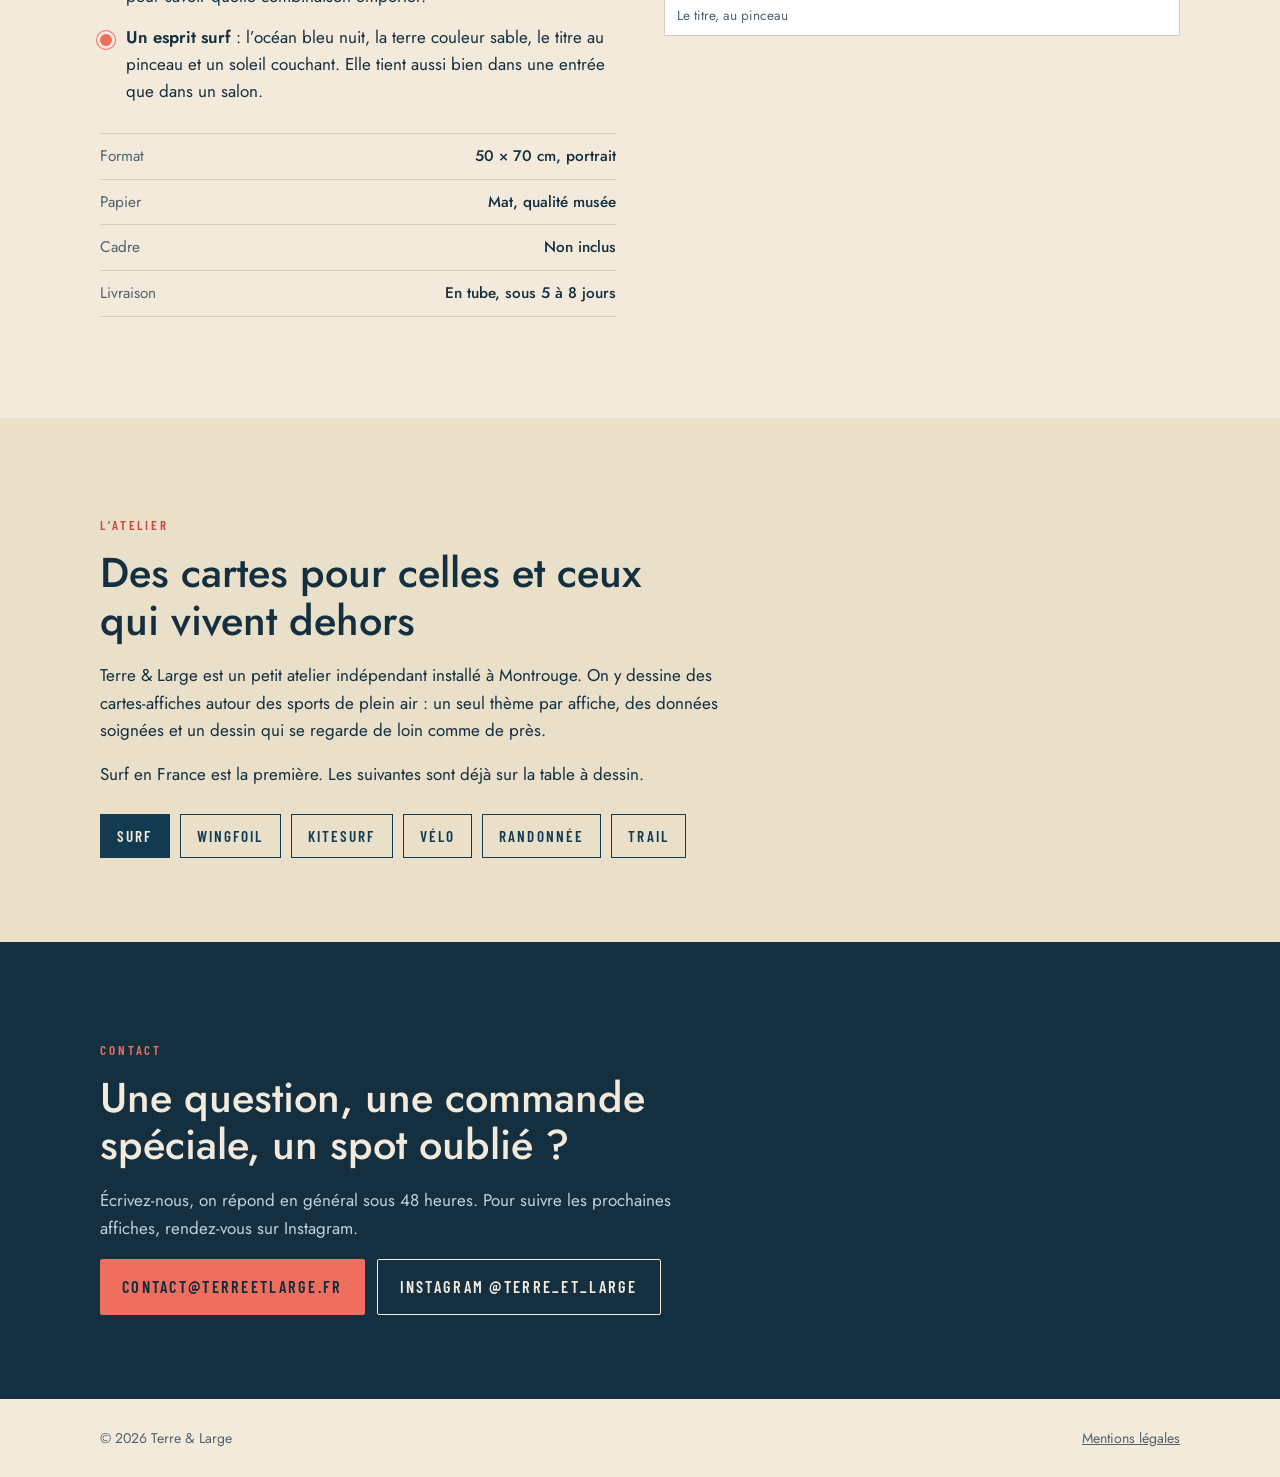
==== commit 8f77903a: "Affiche v13.4 (bordure crème 1,5 cm) Co-Authored-By: Claude Opus 5.5 <noreply@anthropic.com> Claude-" ====
--- a/index.html
+++ b/index.html
@@ -6,7 +6,7 @@
 <title>Terre &amp; Large · Affiche Surf en France, 175 spots</title>
 <meta name="description" content="Surf en France : une carte-affiche de 175 spots de surf, de la Côte d'Opale au Pays basque, de la Bretagne à la Corse. Dessinée par Terre &amp; Large.">
 <link rel="canonical" href="https://terreetlarge.fr/">
-<link rel="icon" href="assets/favicon.svg?v=20261121c" type="image/svg+xml">
+<link rel="icon" href="assets/favicon.svg?v=20261122" type="image/svg+xml">
 <meta property="og:type" content="website">
 <meta property="og:title" content="Surf en France · Terre &amp; Large">
 <meta property="og:description" content="175 spots de surf sur une seule affiche, de la Côte d'Opale à la Corse.">
@@ -15,14 +15,14 @@
 <meta name="theme-color" content="#123B52">
 <link rel="preload" href="assets/fonts/jost-latin-wght-normal.woff2" as="font" type="font/woff2" crossorigin>
 <link rel="preload" href="assets/fonts/kaushan-script-latin-400-normal.woff2" as="font" type="font/woff2" crossorigin>
-<link rel="stylesheet" href="assets/style.css?v=20261121c">
+<link rel="stylesheet" href="assets/style.css?v=20261122">
 </head>
 <body>
 
 <header class="top">
   <div class="wrap">
     <a class="logo" href="./" aria-label="Terre &amp; Large, accueil">
-      <img src="assets/favicon.svg?v=20261121c" alt="" width="26" height="26">Terre &amp; Large
+      <img src="assets/favicon.svg?v=20261122" alt="" width="26" height="26">Terre &amp; Large
     </a>
     <nav class="nav" aria-label="Menu">
       <a href="#affiche">L’affiche</a>
@@ -52,7 +52,7 @@
       </div>
       <div class="visuel">
         <div class="cadre">
-          <img src="assets/img/affiche-surf-en-france.jpg?v=20261121c" width="700" height="980"
+          <img src="assets/img/affiche-surf-en-france.jpg?v=20261122" width="700" height="980"
                alt="Affiche Surf en France : la France couleur sable sur un océan bleu nuit, titre au pinceau, soleil couchant, 175 spots de surf et trois encarts régionaux.">
         </div>
       </div>
@@ -90,12 +90,12 @@
       </div>
       <div class="details">
         <figure>
-          <img src="assets/img/detail-atlantique.jpg?v=20261121c" width="840" height="520" loading="lazy"
+          <img src="assets/img/detail-atlantique.jpg?v=20261122" width="840" height="520" loading="lazy"
                alt="Détail de la côte atlantique, de la Vendée à l’île d’Oléron, avec les noms des spots sur l’océan bleu nuit.">
           <figcaption>Détail : de la Vendée à l’île d’Oléron</figcaption>
         </figure>
         <figure>
-          <img src="assets/img/detail-titre.jpg?v=20261121c" width="1260" height="300" loading="lazy"
+          <img src="assets/img/detail-titre.jpg?v=20261122" width="1260" height="300" loading="lazy"
                alt="Titre de l’affiche : Surf en France, au pinceau, avec un soleil couchant.">
           <figcaption>Le titre, au pinceau</figcaption>
         </figure>
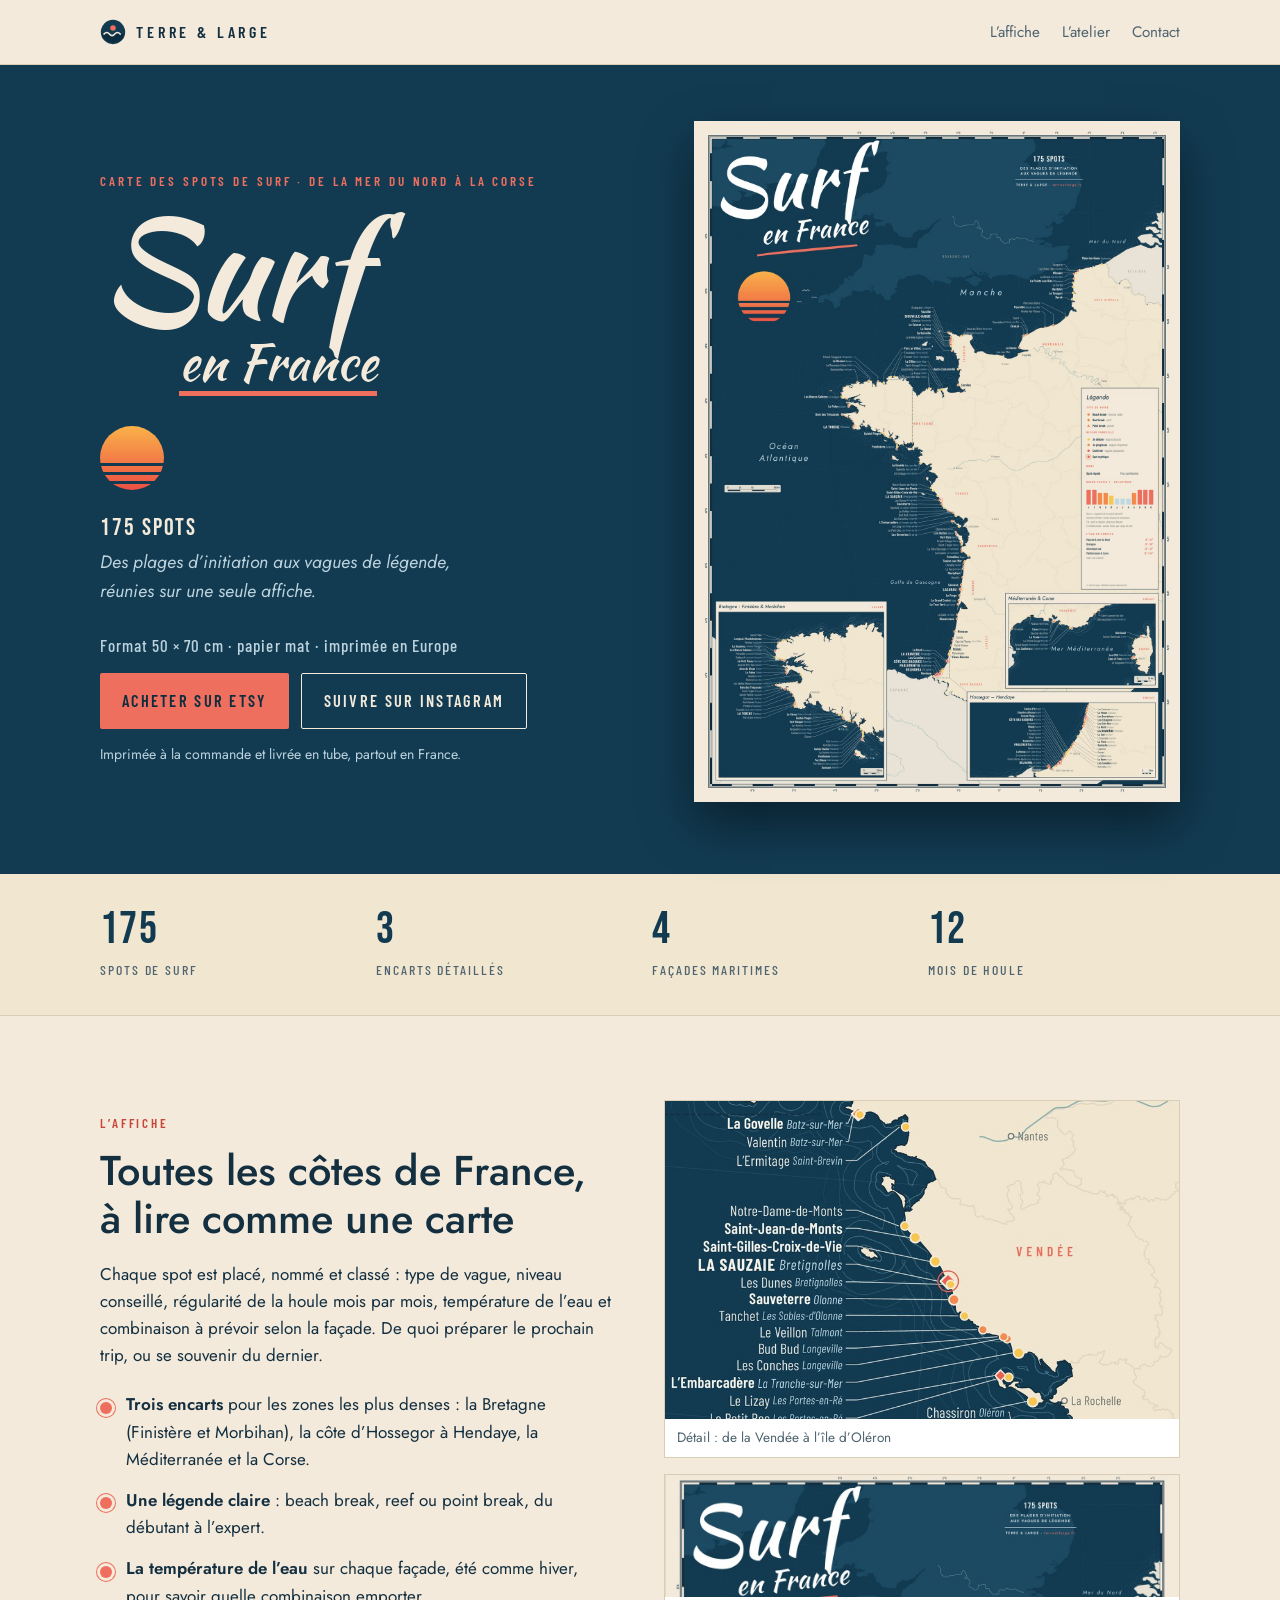
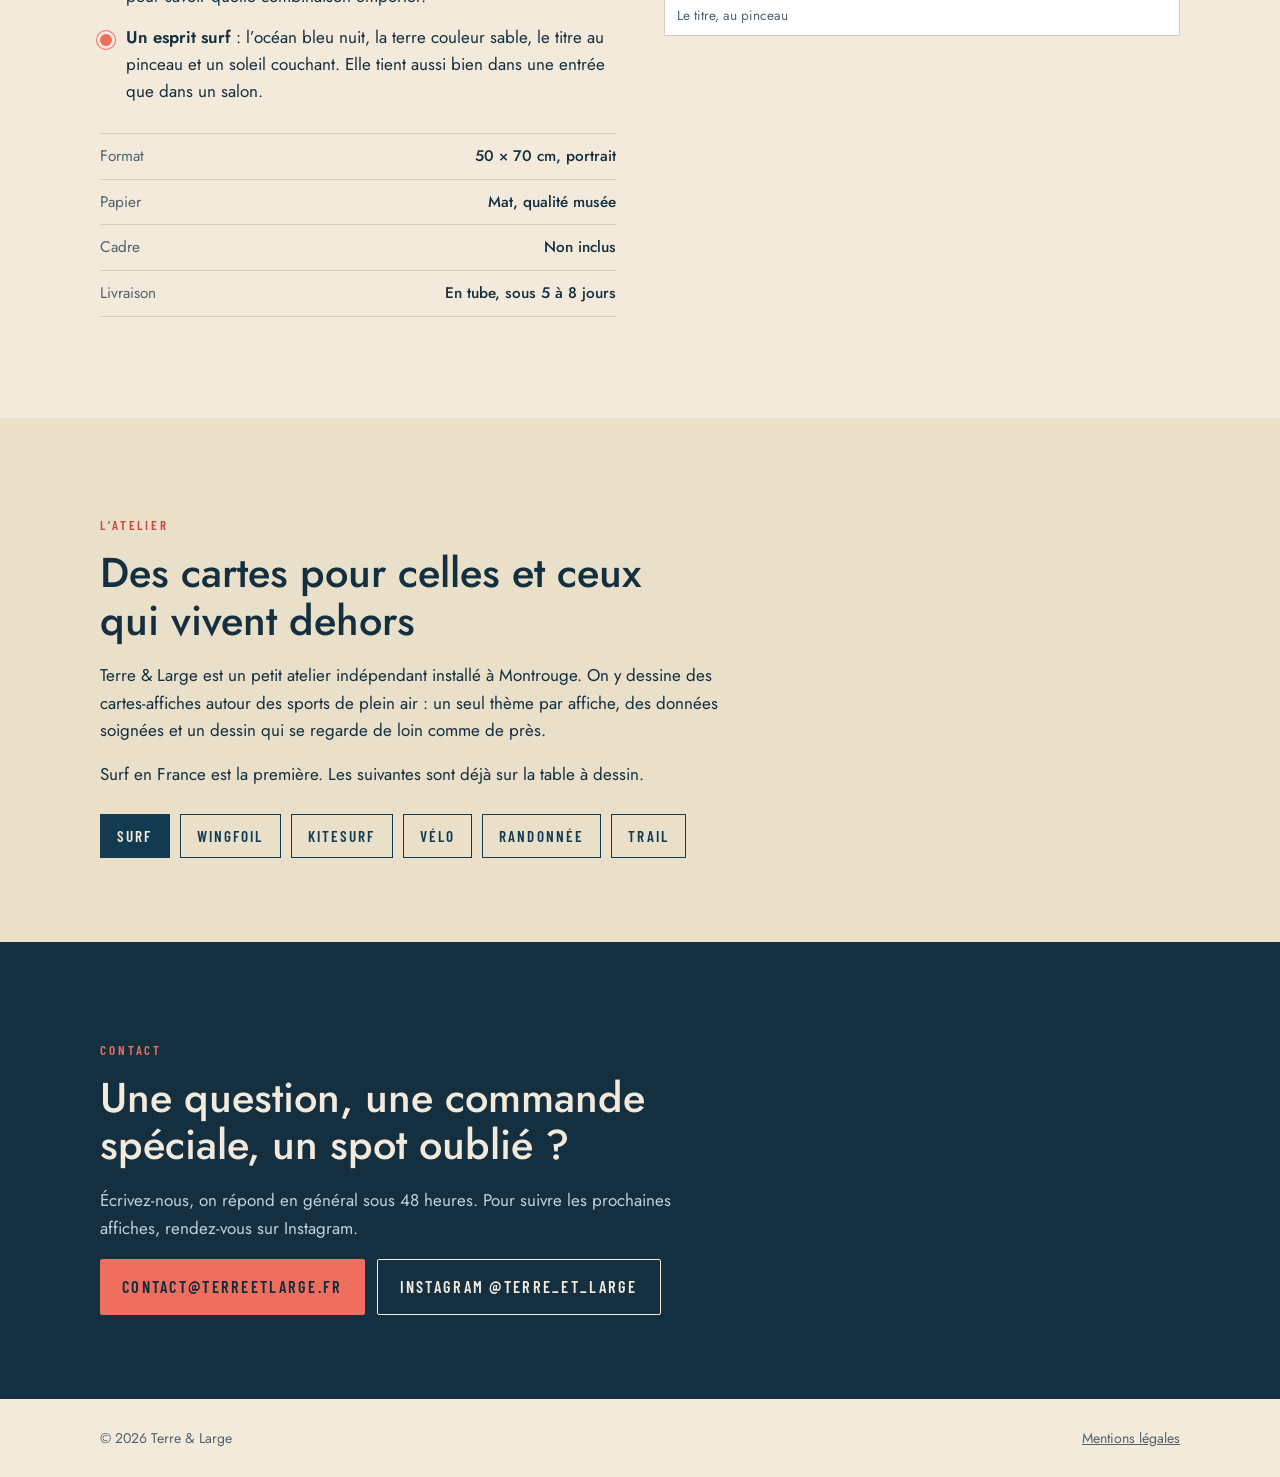
==== commit 86bb249b: "Affiche v13.4 corrigée (encart Méditerranée aligné) Co-Authored-By: Claude Opus 5.5 <noreply@anthrop" ====
--- a/index.html
+++ b/index.html
@@ -6,7 +6,7 @@
 <title>Terre &amp; Large · Affiche Surf en France, 175 spots</title>
 <meta name="description" content="Surf en France : une carte-affiche de 175 spots de surf, de la Côte d'Opale au Pays basque, de la Bretagne à la Corse. Dessinée par Terre &amp; Large.">
 <link rel="canonical" href="https://terreetlarge.fr/">
-<link rel="icon" href="assets/favicon.svg?v=20261122" type="image/svg+xml">
+<link rel="icon" href="assets/favicon.svg?v=20261122b" type="image/svg+xml">
 <meta property="og:type" content="website">
 <meta property="og:title" content="Surf en France · Terre &amp; Large">
 <meta property="og:description" content="175 spots de surf sur une seule affiche, de la Côte d'Opale à la Corse.">
@@ -15,14 +15,14 @@
 <meta name="theme-color" content="#123B52">
 <link rel="preload" href="assets/fonts/jost-latin-wght-normal.woff2" as="font" type="font/woff2" crossorigin>
 <link rel="preload" href="assets/fonts/kaushan-script-latin-400-normal.woff2" as="font" type="font/woff2" crossorigin>
-<link rel="stylesheet" href="assets/style.css?v=20261122">
+<link rel="stylesheet" href="assets/style.css?v=20261122b">
 </head>
 <body>
 
 <header class="top">
   <div class="wrap">
     <a class="logo" href="./" aria-label="Terre &amp; Large, accueil">
-      <img src="assets/favicon.svg?v=20261122" alt="" width="26" height="26">Terre &amp; Large
+      <img src="assets/favicon.svg?v=20261122b" alt="" width="26" height="26">Terre &amp; Large
     </a>
     <nav class="nav" aria-label="Menu">
       <a href="#affiche">L’affiche</a>
@@ -52,7 +52,7 @@
       </div>
       <div class="visuel">
         <div class="cadre">
-          <img src="assets/img/affiche-surf-en-france.jpg?v=20261122" width="700" height="980"
+          <img src="assets/img/affiche-surf-en-france.jpg?v=20261122b" width="700" height="980"
                alt="Affiche Surf en France : la France couleur sable sur un océan bleu nuit, titre au pinceau, soleil couchant, 175 spots de surf et trois encarts régionaux.">
         </div>
       </div>
@@ -90,12 +90,12 @@
       </div>
       <div class="details">
         <figure>
-          <img src="assets/img/detail-atlantique.jpg?v=20261122" width="840" height="520" loading="lazy"
+          <img src="assets/img/detail-atlantique.jpg?v=20261122b" width="840" height="520" loading="lazy"
                alt="Détail de la côte atlantique, de la Vendée à l’île d’Oléron, avec les noms des spots sur l’océan bleu nuit.">
           <figcaption>Détail : de la Vendée à l’île d’Oléron</figcaption>
         </figure>
         <figure>
-          <img src="assets/img/detail-titre.jpg?v=20261122" width="1260" height="300" loading="lazy"
+          <img src="assets/img/detail-titre.jpg?v=20261122b" width="1260" height="300" loading="lazy"
                alt="Titre de l’affiche : Surf en France, au pinceau, avec un soleil couchant.">
           <figcaption>Le titre, au pinceau</figcaption>
         </figure>
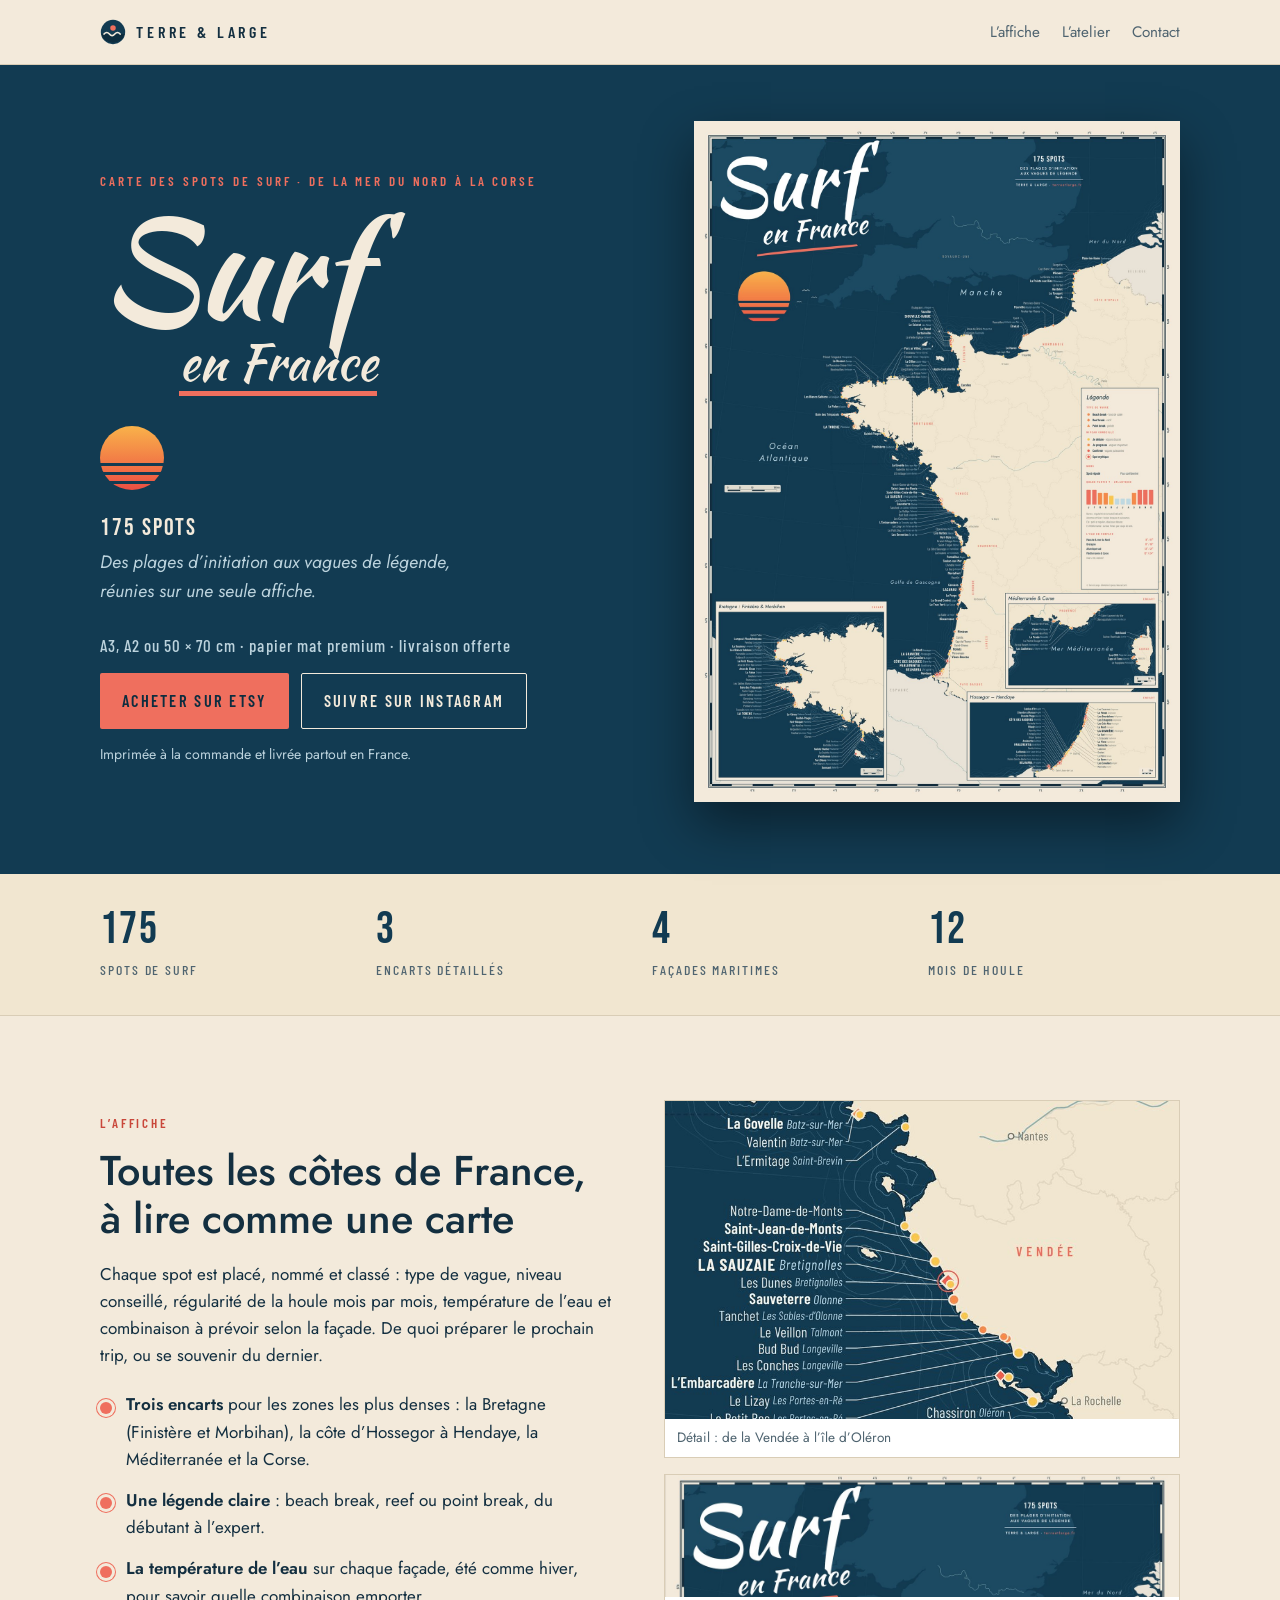
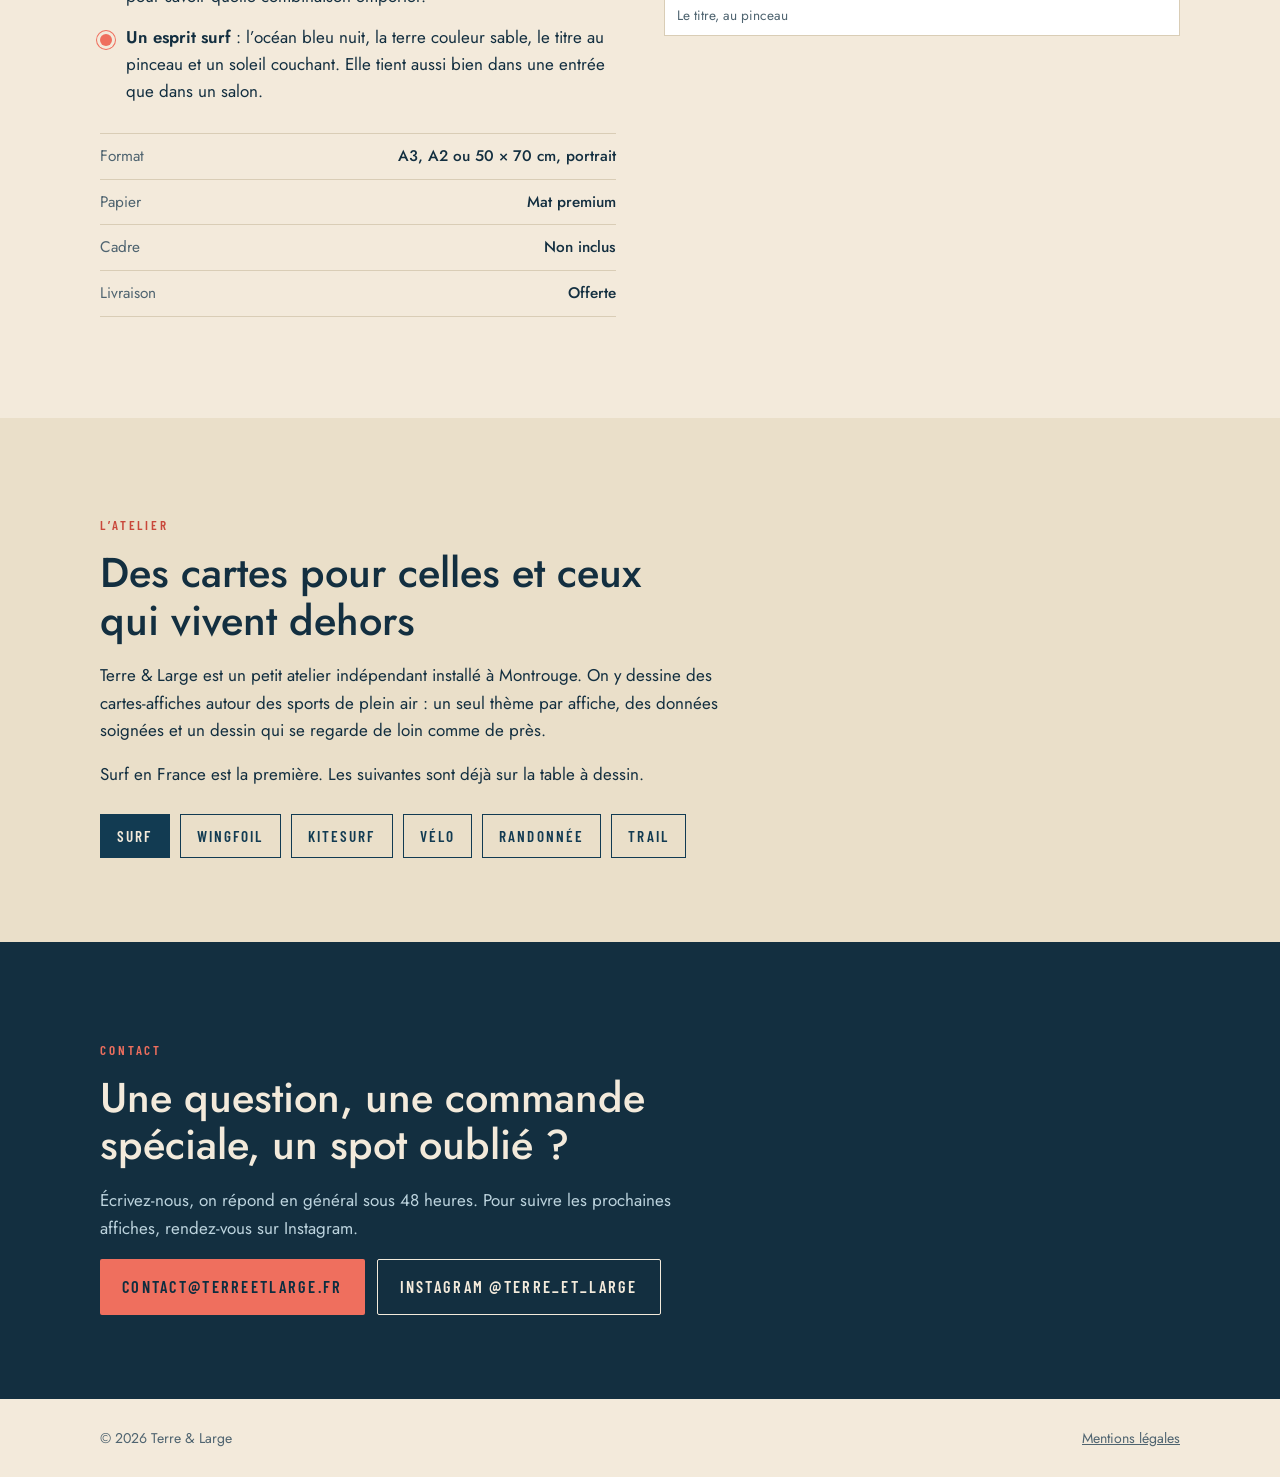
==== commit 936c0573: "Nouvelle fiche Etsy (Gelato) : formats A3, A2, 50x70, livraison offerte Co-Authored-By: Claude Opus " ====
--- a/index.html
+++ b/index.html
@@ -41,14 +41,14 @@
         <div class="soleil" aria-hidden="true"></div>
         <p class="spots">175 spots</p>
         <p class="lede">Des plages d’initiation aux vagues de légende, réunies sur une seule affiche.</p>
-        <p class="prix">Format 50 × 70 cm · papier mat · imprimée en Europe</p>
+        <p class="prix">A3, A2 ou 50 × 70 cm · papier mat premium · livraison offerte</p>
         <div class="btns">
-          <a class="btn btn-plein" href="https://terreetlarge.etsy.com/listing/4622468962" rel="noopener" data-boutique="etsy">Acheter sur Etsy</a>
+          <a class="btn btn-plein" href="https://terreetlarge.etsy.com/listing/4627420322" rel="noopener" data-boutique="etsy">Acheter sur Etsy</a>
           <!-- Amazon : bouton masqué tant que la fiche n'existe pas. Mettre l'adresse de la fiche à la place de #, puis retirer les marques de commentaire.
           <a class="btn btn-ligne" href="#" data-boutique="amazon">Voir sur Amazon</a> -->
           <a class="btn btn-ligne" href="https://www.instagram.com/terre_et_large/" rel="noopener">Suivre sur Instagram</a>
         </div>
-        <p class="note">Imprimée à la commande et livrée en tube, partout en France.</p>
+        <p class="note">Imprimée à la commande et livrée partout en France.</p>
       </div>
       <div class="visuel">
         <div class="cadre">
@@ -80,12 +80,11 @@
           <li><b>La température de l’eau</b> sur chaque façade, été comme hiver, pour savoir quelle combinaison emporter.</li>
           <li><b>Un esprit surf</b> : l’océan bleu nuit, la terre couleur sable, le titre au pinceau et un soleil couchant. Elle tient aussi bien dans une entrée que dans un salon.</li>
         </ul>
-        <!-- À VÉRIFIER avec Printful : papier et délai de livraison -->
         <dl class="fiche">
-          <div><dt>Format</dt><dd>50 × 70 cm, portrait</dd></div>
-          <div><dt>Papier</dt><dd>Mat, qualité musée</dd></div>
+          <div><dt>Format</dt><dd>A3, A2 ou 50 × 70 cm, portrait</dd></div>
+          <div><dt>Papier</dt><dd>Mat premium</dd></div>
           <div><dt>Cadre</dt><dd>Non inclus</dd></div>
-          <div><dt>Livraison</dt><dd>En tube, sous 5 à 8 jours</dd></div>
+          <div><dt>Livraison</dt><dd>Offerte</dd></div>
         </dl>
       </div>
       <div class="details">
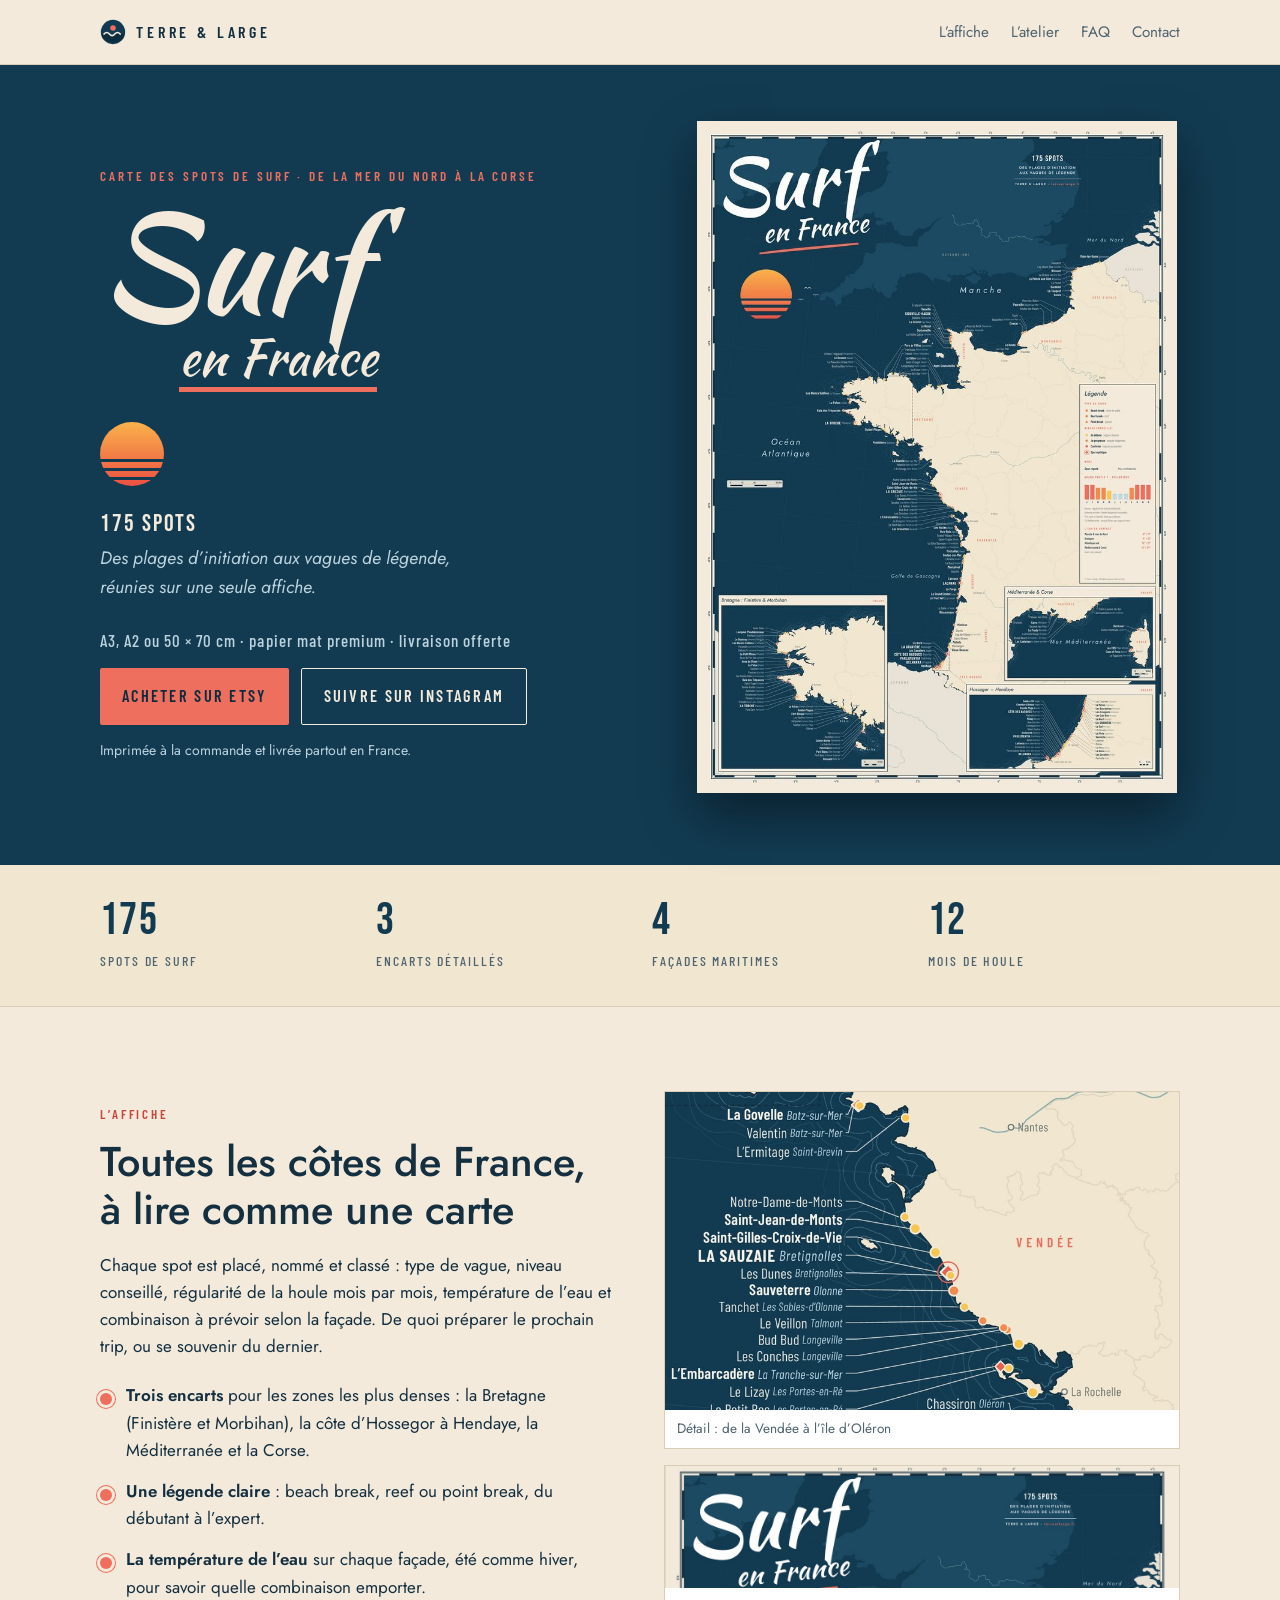
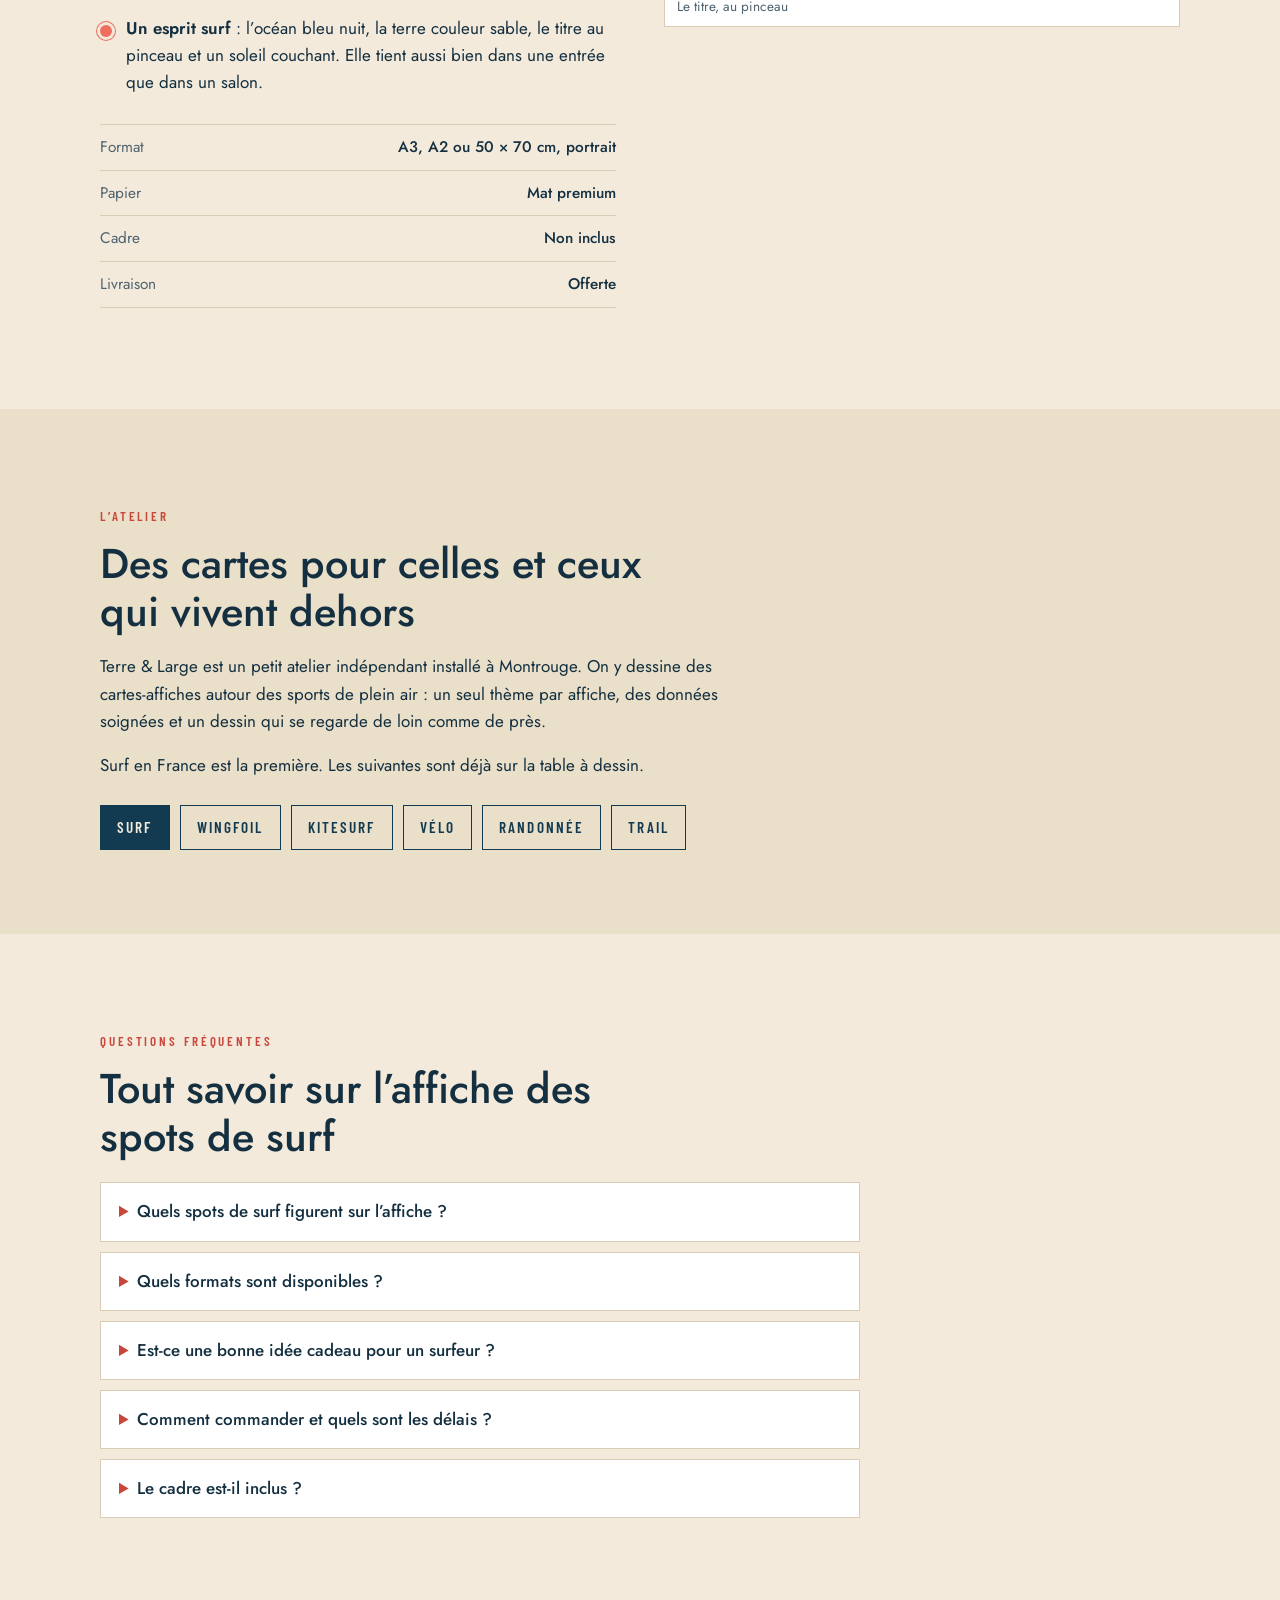
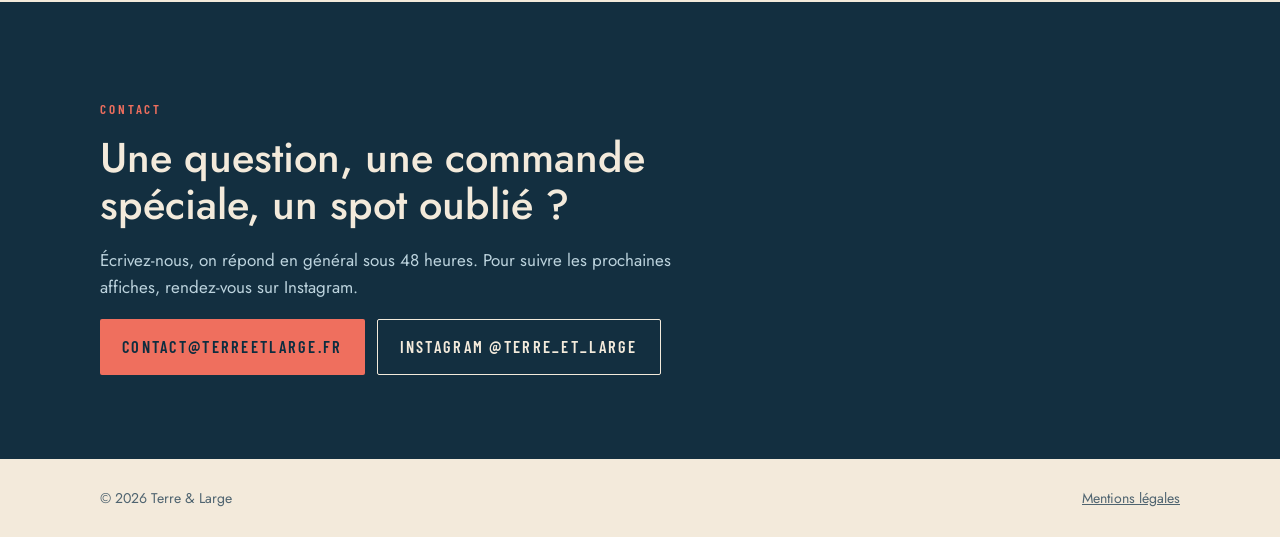
==== commit 1a8ee940: "Référencement : titre et description, Open Graph, données structurées, FAQ, image allégée pour mobil" ====
--- a/index.html
+++ b/index.html
@@ -3,30 +3,125 @@
 <head>
 <meta charset="utf-8">
 <meta name="viewport" content="width=device-width,initial-scale=1">
-<title>Terre &amp; Large · Affiche Surf en France, 175 spots</title>
-<meta name="description" content="Surf en France : une carte-affiche de 175 spots de surf, de la Côte d'Opale au Pays basque, de la Bretagne à la Corse. Dessinée par Terre &amp; Large.">
+<title>Affiche surf : carte des 175 spots de surf en France | Terre &amp; Large</title>
+<meta name="description" content="Affiche carte des spots de surf en France : 175 spots de la Côte d'Opale au Pays basque, Bretagne et Corse. A3, A2 ou 50×70 cm. Idée cadeau pour surfeur, livraison offerte.">
 <link rel="canonical" href="https://terreetlarge.fr/">
-<link rel="icon" href="assets/favicon.svg?v=20261122b" type="image/svg+xml">
+<link rel="icon" href="assets/favicon.svg?v=20261128" type="image/svg+xml">
 <meta property="og:type" content="website">
-<meta property="og:title" content="Surf en France · Terre &amp; Large">
-<meta property="og:description" content="175 spots de surf sur une seule affiche, de la Côte d'Opale à la Corse.">
+<meta property="og:locale" content="fr_FR">
+<meta property="og:site_name" content="Terre &amp; Large">
+<meta property="og:title" content="Affiche Surf en France : 175 spots de surf sur une carte">
+<meta property="og:description" content="La carte des spots de surf en France, de la Côte d'Opale à la Corse. A3, A2 ou 50×70 cm, livraison offerte.">
 <meta property="og:image" content="https://terreetlarge.fr/assets/img/partage.jpg">
+<meta property="og:image:width" content="1200">
+<meta property="og:image:height" content="630">
+<meta property="og:image:alt" content="Affiche Surf en France de Terre &amp; Large">
+<meta name="twitter:card" content="summary_large_image">
 <meta property="og:url" content="https://terreetlarge.fr/">
 <meta name="theme-color" content="#123B52">
 <link rel="preload" href="assets/fonts/jost-latin-wght-normal.woff2" as="font" type="font/woff2" crossorigin>
 <link rel="preload" href="assets/fonts/kaushan-script-latin-400-normal.woff2" as="font" type="font/woff2" crossorigin>
-<link rel="stylesheet" href="assets/style.css?v=20261122b">
+<link rel="stylesheet" href="assets/style.css?v=20261128">
+<script type="application/ld+json">
+{
+ "@context": "https://schema.org",
+ "@graph": [
+  {
+   "@type": "Organization",
+   "@id": "https://terreetlarge.fr/#marque",
+   "name": "Terre & Large",
+   "url": "https://terreetlarge.fr/",
+   "logo": "https://terreetlarge.fr/assets/favicon.svg",
+   "email": "contact@terreetlarge.fr",
+   "sameAs": [
+    "https://www.instagram.com/terre_et_large/",
+    "https://terreetlarge.etsy.com/"
+   ]
+  },
+  {
+   "@type": "WebSite",
+   "@id": "https://terreetlarge.fr/#site",
+   "url": "https://terreetlarge.fr/",
+   "name": "Terre & Large",
+   "inLanguage": "fr-FR",
+   "publisher": {
+    "@id": "https://terreetlarge.fr/#marque"
+   }
+  },
+  {
+   "@type": "Product",
+   "name": "Affiche Surf en France – carte des 175 spots de surf",
+   "image": [
+    "https://terreetlarge.fr/assets/img/affiche-surf-en-france.jpg",
+    "https://terreetlarge.fr/assets/img/detail-atlantique.jpg"
+   ],
+   "description": "Affiche carte des spots de surf en France : 175 spots de la Côte d'Opale au Pays basque, Bretagne, Méditerranée et Corse. Formats A3, A2 ou 50 × 70 cm, papier mat premium.",
+   "brand": {
+    "@id": "https://terreetlarge.fr/#marque"
+   },
+   "category": "Affiches et posters",
+   "url": "https://terreetlarge.fr/"
+  },
+  {
+   "@type": "FAQPage",
+   "mainEntity": [
+    {
+     "@type": "Question",
+     "name": "Quels spots de surf figurent sur l’affiche ?",
+     "acceptedAnswer": {
+      "@type": "Answer",
+      "text": "175 spots, de la Côte d’Opale et de la Normandie jusqu’au Pays basque, en passant par la Bretagne, la Vendée, les Landes, la Méditerranée et la Corse. On y trouve les spots d’initiation comme les vagues de légende : La Torche, Lacanau, La Gravière à Hossegor, la Côte des Basques, Parlementia ou Belharra."
+     }
+    },
+    {
+     "@type": "Question",
+     "name": "Quels formats sont disponibles ?",
+     "acceptedAnswer": {
+      "@type": "Answer",
+      "text": "Trois formats en portrait : A3 (29,7 × 42 cm), A2 (42 × 59,4 cm) et 50 × 70 cm, imprimés sur papier mat premium. L’affiche est livrée sans cadre."
+     }
+    },
+    {
+     "@type": "Question",
+     "name": "Est-ce une bonne idée cadeau pour un surfeur ?",
+     "acceptedAnswer": {
+      "@type": "Answer",
+      "text": "Oui : c’est un cadeau qui parle aussi bien à celui qui débute qu’au surfeur confirmé. Chaque spot indique le type de vague et le niveau conseillé, et la carte donne la température de l’eau par façade et la régularité de la houle mois par mois."
+     }
+    },
+    {
+     "@type": "Question",
+     "name": "Comment commander et quels sont les délais ?",
+     "acceptedAnswer": {
+      "@type": "Answer",
+      "text": "La commande se fait sur notre boutique Etsy. L’affiche est imprimée à la commande puis expédiée, avec la livraison offerte. Le délai exact est indiqué sur la fiche Etsy au moment de l’achat."
+     }
+    },
+    {
+     "@type": "Question",
+     "name": "Le cadre est-il inclus ?",
+     "acceptedAnswer": {
+      "@type": "Answer",
+      "text": "Non, l’affiche est vendue seule. Les formats A3, A2 et 50 × 70 cm sont standards : on trouve facilement un cadre à la bonne taille."
+     }
+    }
+   ]
+  }
+ ]
+}
+</script>
 </head>
 <body>
 
 <header class="top">
   <div class="wrap">
     <a class="logo" href="./" aria-label="Terre &amp; Large, accueil">
-      <img src="assets/favicon.svg?v=20261122b" alt="" width="26" height="26">Terre &amp; Large
+      <img src="assets/favicon.svg?v=20261128" alt="" width="26" height="26">Terre &amp; Large
     </a>
     <nav class="nav" aria-label="Menu">
       <a href="#affiche">L’affiche</a>
       <a class="opt" href="#atelier">L’atelier</a>
+      <a class="opt" href="#faq">FAQ</a>
       <a href="#contact">Contact</a>
     </nav>
   </div>
@@ -37,7 +132,7 @@
     <div class="wrap">
       <div>
         <p class="etiq">Carte des spots de surf · de la mer du Nord à la Corse</p>
-        <h1><span class="surf">Surf</span><span class="fr">en France</span></h1>
+        <h1><span class="surf">Surf</span><span class="fr">en France</span><span class="sr"> : affiche carte des spots de surf</span></h1>
         <div class="soleil" aria-hidden="true"></div>
         <p class="spots">175 spots</p>
         <p class="lede">Des plages d’initiation aux vagues de légende, réunies sur une seule affiche.</p>
@@ -52,8 +147,10 @@
       </div>
       <div class="visuel">
         <div class="cadre">
-          <img src="assets/img/affiche-surf-en-france.jpg?v=20261122b" width="700" height="980"
-               alt="Affiche Surf en France : la France couleur sable sur un océan bleu nuit, titre au pinceau, soleil couchant, 175 spots de surf et trois encarts régionaux.">
+          <img src="assets/img/affiche-surf-en-france.jpg?v=20261128" width="700" height="980"
+               srcset="assets/img/affiche-surf-en-france-800.jpg?v=20261128 800w, assets/img/affiche-surf-en-france.jpg?v=20261128 1400w"
+               sizes="(max-width: 860px) 92vw, 480px" fetchpriority="high"
+               alt="Affiche carte des spots de surf en France : la France couleur sable sur un océan bleu nuit, 175 spots, titre Surf en France au pinceau et trois encarts (Bretagne, Hossegor–Hendaye, Méditerranée et Corse).">
         </div>
       </div>
     </div>
@@ -89,12 +186,12 @@
       </div>
       <div class="details">
         <figure>
-          <img src="assets/img/detail-atlantique.jpg?v=20261122b" width="840" height="520" loading="lazy"
+          <img src="assets/img/detail-atlantique.jpg?v=20261128" width="840" height="520" loading="lazy"
                alt="Détail de la côte atlantique, de la Vendée à l’île d’Oléron, avec les noms des spots sur l’océan bleu nuit.">
           <figcaption>Détail : de la Vendée à l’île d’Oléron</figcaption>
         </figure>
         <figure>
-          <img src="assets/img/detail-titre.jpg?v=20261122b" width="1260" height="300" loading="lazy"
+          <img src="assets/img/detail-titre.jpg?v=20261128" width="1260" height="300" loading="lazy"
                alt="Titre de l’affiche : Surf en France, au pinceau, avec un soleil couchant.">
           <figcaption>Le titre, au pinceau</figcaption>
         </figure>
@@ -114,6 +211,35 @@
     </div>
   </section>
 
+  <section class="sec" id="faq">
+    <div class="wrap">
+      <p class="etiq">Questions fréquentes</p>
+      <h2>Tout savoir sur l’affiche des spots de surf</h2>
+      <div class="faq">
+        <details>
+          <summary>Quels spots de surf figurent sur l’affiche ?</summary>
+          <p>175 spots, de la Côte d’Opale et de la Normandie jusqu’au Pays basque, en passant par la Bretagne, la Vendée, les Landes, la Méditerranée et la Corse. On y trouve les spots d’initiation comme les vagues de légende : La Torche, Lacanau, La Gravière à Hossegor, la Côte des Basques, Parlementia ou Belharra.</p>
+        </details>
+        <details>
+          <summary>Quels formats sont disponibles ?</summary>
+          <p>Trois formats en portrait : A3 (29,7 × 42 cm), A2 (42 × 59,4 cm) et 50 × 70 cm, imprimés sur papier mat premium. L’affiche est livrée sans cadre.</p>
+        </details>
+        <details>
+          <summary>Est-ce une bonne idée cadeau pour un surfeur ?</summary>
+          <p>Oui : c’est un cadeau qui parle aussi bien à celui qui débute qu’au surfeur confirmé. Chaque spot indique le type de vague et le niveau conseillé, et la carte donne la température de l’eau par façade et la régularité de la houle mois par mois.</p>
+        </details>
+        <details>
+          <summary>Comment commander et quels sont les délais ?</summary>
+          <p>La commande se fait sur notre boutique Etsy. L’affiche est imprimée à la commande puis expédiée, avec la livraison offerte. Le délai exact est indiqué sur la fiche Etsy au moment de l’achat.</p>
+        </details>
+        <details>
+          <summary>Le cadre est-il inclus ?</summary>
+          <p>Non, l’affiche est vendue seule. Les formats A3, A2 et 50 × 70 cm sont standards : on trouve facilement un cadre à la bonne taille.</p>
+        </details>
+      </div>
+    </div>
+  </section>
+
   <section class="sec contact" id="contact">
     <div class="wrap">
       <p class="etiq">Contact</p>
--- a/assets/style.css
+++ b/assets/style.css
@@ -129,3 +129,11 @@
   .soleil{width:44px;height:44px;margin-top:20px}
 }
 @media (prefers-reduced-motion:reduce){html{scroll-behavior:auto}}
+
+/* Questions fréquentes */
+.faq{display:grid;gap:10px;margin-top:22px;max-width:760px}
+.faq details{border:1px solid var(--trait);background:#fff;padding:0 18px}
+.faq summary{cursor:pointer;padding:15px 0;font-weight:500;list-style-position:inside}
+.faq summary::marker{color:var(--corail-fonce)}
+.faq details[open] summary{border-bottom:1px solid var(--trait)}
+.faq details p{margin:12px 0 16px;color:var(--gris)}
